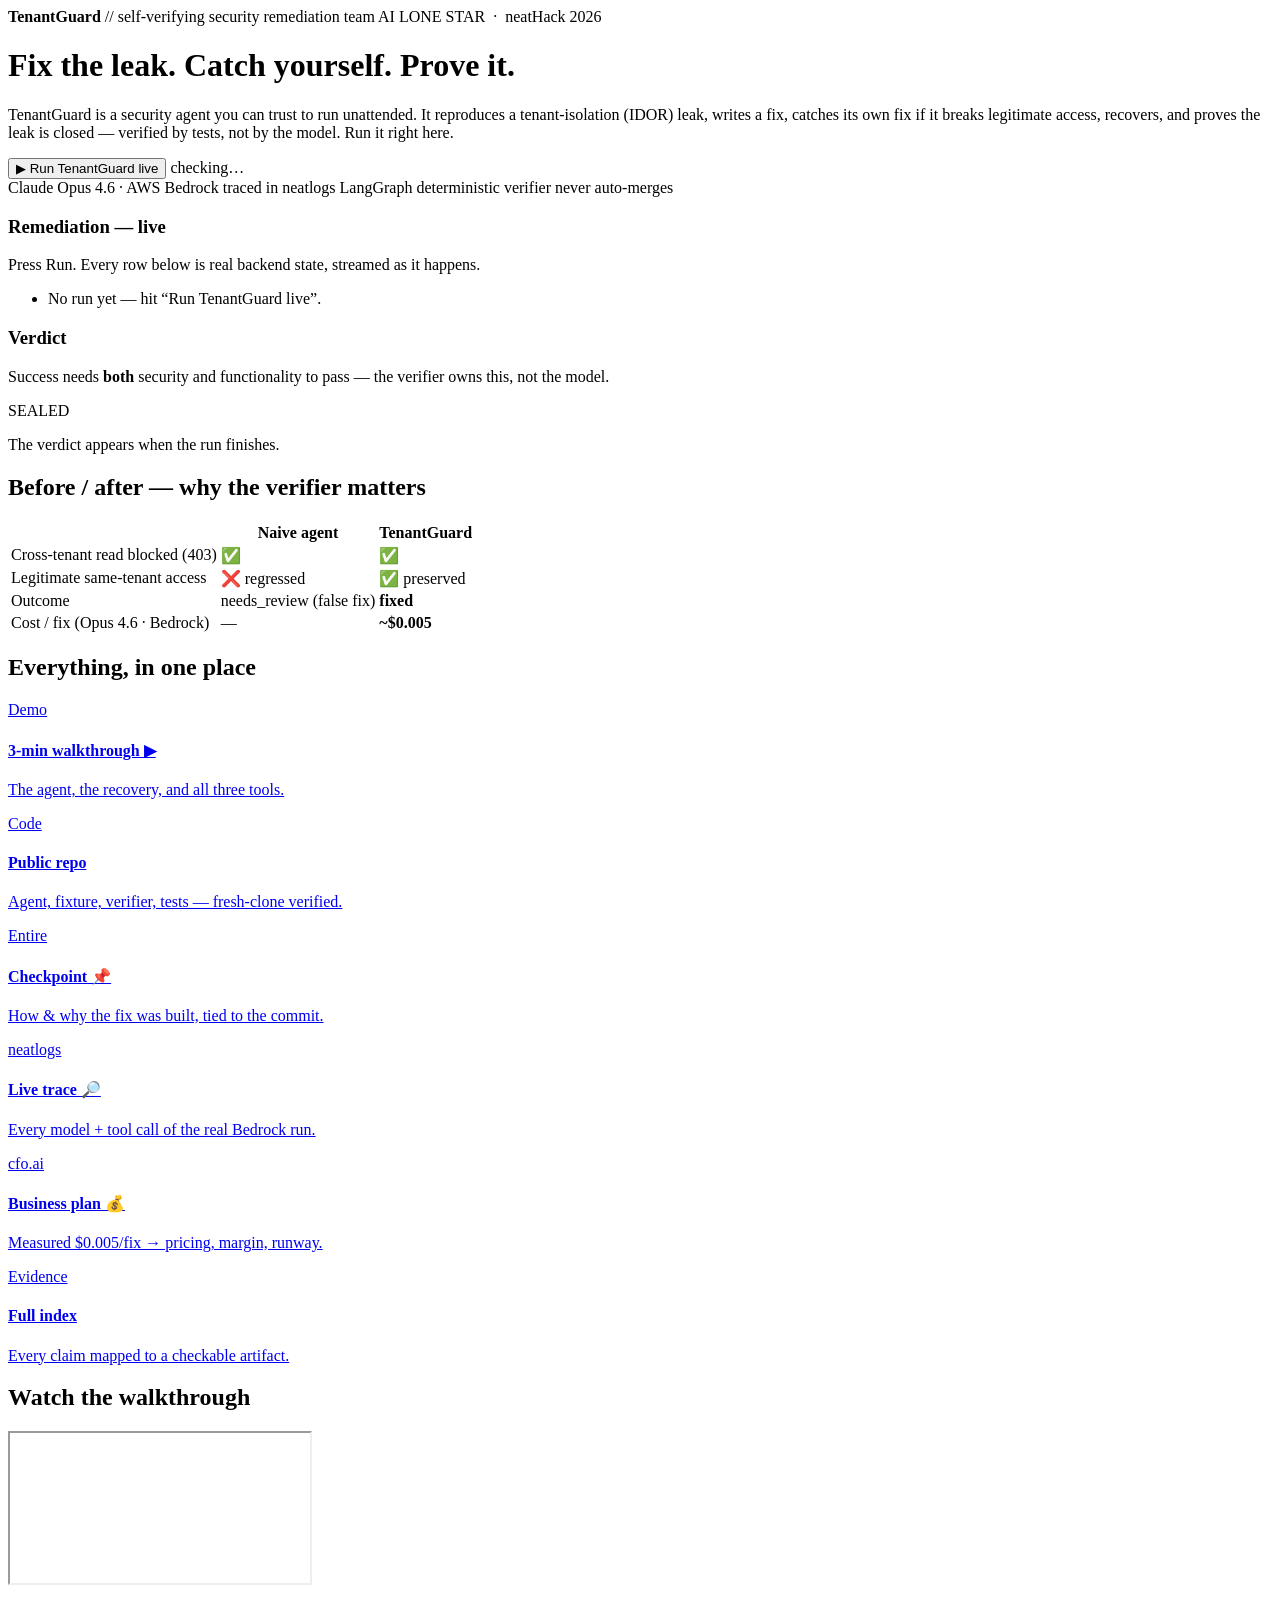
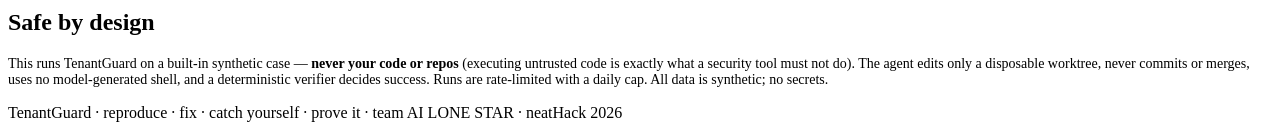
==== server/static/index.html @ eeb5019a "Add live interactive web app: FastAPI + SSE streams real Bedrock remediation - server/app.py: GET /a" ====
<!doctype html>
<html lang="en">
<head>
<meta charset="utf-8">
<meta name="viewport" content="width=device-width, initial-scale=1, viewport-fit=cover">
<title>TenantGuard</title>
<meta name="description" content="A security agent you can trust to run unattended. It fixes tenant-isolation (IDOR) bugs and recovers from its own mistakes — run it live.">
<link rel="preconnect" href="https://fonts.googleapis.com">
<link rel="preconnect" href="https://fonts.gstatic.com" crossorigin>
<link rel="stylesheet" href="https://fonts.googleapis.com/css2?family=Fraunces:opsz,wght@9..144,600;9..144,900&family=IBM+Plex+Mono:wght@400;500;600&family=IBM+Plex+Sans:wght@400;500;600&display=swap">
<link rel="stylesheet" href="/styles.css">
</head>
<body>
<div class="wrap">
  <div class="strip">
    <span><b>TenantGuard</b> // self-verifying security remediation</span>
    <span>team AI LONE STAR &nbsp;·&nbsp; neatHack 2026</span>
  </div>

  <div class="hero">
    <h1>Fix the leak. Catch yourself. Prove it.</h1>
    <p class="lede">TenantGuard is a security agent you can trust to run unattended. It reproduces a
      tenant-isolation (IDOR) leak, writes a fix, catches its own fix if it breaks legitimate access,
      recovers, and proves the leak is closed — verified by tests, not by the model. Run it right here.</p>
    <div class="cta">
      <button class="run" id="runBtn">▶ Run TenantGuard live</button>
      <span class="statusline" id="statusLine"><span class="dot"></span>checking…</span>
    </div>
    <div class="badges">
      <span class="badge">Claude Opus 4.6 · AWS Bedrock</span>
      <span class="badge">traced in neatlogs</span>
      <span class="badge">LangGraph</span>
      <span class="badge">deterministic verifier</span>
      <span class="badge">never auto-merges</span>
    </div>
  </div>

  <div class="live">
    <div class="panel">
      <h3>Remediation — live</h3>
      <p class="hint" id="modeHint">Press Run. Every row below is real backend state, streamed as it happens.</p>
      <ul class="tl" id="timeline"><li class="empty" id="emptyRow">No run yet — hit “Run TenantGuard live”.</li></ul>
    </div>
    <div class="panel">
      <h3>Verdict</h3>
      <p class="hint">Success needs <b>both</b> security and functionality to pass — the verifier owns this, not the model.</p>
      <div class="verdict" id="verdict">
        <div class="stamp" id="stamp">SEALED</div>
        <div id="kv"></div>
        <pre class="diff" id="diff" hidden></pre>
      </div>
      <p class="empty" id="verdictEmpty">The verdict appears when the run finishes.</p>
    </div>
  </div>

  <h2 class="sec">Before / after — why the verifier matters</h2>
  <table class="ba">
    <thead><tr><th>&nbsp;</th><th>Naive agent</th><th>TenantGuard</th></tr></thead>
    <tbody>
      <tr><td>Cross-tenant read blocked (403)</td><td class="center">✅</td><td class="center">✅</td></tr>
      <tr><td>Legitimate same-tenant access</td><td class="center">❌ regressed</td><td class="center">✅ preserved</td></tr>
      <tr><td>Outcome</td><td class="center">needs_review (false fix)</td><td class="center"><b>fixed</b></td></tr>
      <tr><td>Cost / fix (Opus 4.6 · Bedrock)</td><td class="center">—</td><td class="center"><b>~$0.005</b></td></tr>
    </tbody>
  </table>

  <h2 class="sec">Everything, in one place</h2>
  <div class="grid">
    <a class="card" href="https://www.loom.com/share/5a96c2f1a02e4450875d58c6affd943a" target="_blank" rel="noopener">
      <div class="tag">Demo</div><h4>3-min walkthrough ▶</h4><p>The agent, the recovery, and all three tools.</p></a>
    <a class="card" href="https://github.com/JMadhan1/tenantguard" target="_blank" rel="noopener">
      <div class="tag">Code</div><h4>Public repo</h4><p>Agent, fixture, verifier, tests — fresh-clone verified.</p></a>
    <a class="card" href="https://entire.io/gh/JMadhan1/tenantguard/commit/41fa5d7108dc3f1d24684a2313dd430aa84a7c6d" target="_blank" rel="noopener">
      <div class="tag">Entire</div><h4>Checkpoint 📌</h4><p>How &amp; why the fix was built, tied to the commit.</p></a>
    <a class="card" href="/neatlogs-trace.png" target="_blank" rel="noopener">
      <div class="tag">neatlogs</div><h4>Live trace 🔎</h4><p>Every model + tool call of the real Bedrock run.</p></a>
    <a class="card" href="https://github.com/JMadhan1/tenantguard/blob/main/docs/evidence/cfo-tenantguard-plan.xlsx" target="_blank" rel="noopener">
      <div class="tag">cfo.ai</div><h4>Business plan 💰</h4><p>Measured $0.005/fix → pricing, margin, runway.</p></a>
    <a class="card" href="https://github.com/JMadhan1/tenantguard/blob/main/docs/EVIDENCE.md" target="_blank" rel="noopener">
      <div class="tag">Evidence</div><h4>Full index</h4><p>Every claim mapped to a checkable artifact.</p></a>
  </div>

  <h2 class="sec">Watch the walkthrough</h2>
  <div class="loomwrap">
    <iframe src="https://www.loom.com/embed/5a96c2f1a02e4450875d58c6affd943a" allowfullscreen title="TenantGuard demo"></iframe>
  </div>

  <h2 class="sec">Safe by design</h2>
  <div class="panel">
    <p style="margin:0;font-size:14px;color:var(--muted)">
      This runs TenantGuard on a built-in synthetic case — <b>never your code or repos</b> (executing untrusted
      code is exactly what a security tool must not do). The agent edits only a disposable worktree, never
      commits or merges, uses no model-generated shell, and a deterministic verifier decides success. Runs are
      rate-limited with a daily cap. All data is synthetic; no secrets.
    </p>
  </div>

  <p class="foot">TenantGuard · reproduce · fix · catch yourself · prove it · team AI LONE STAR · neatHack 2026</p>
</div>
<script src="/app.js"></script>
</body>
</html>
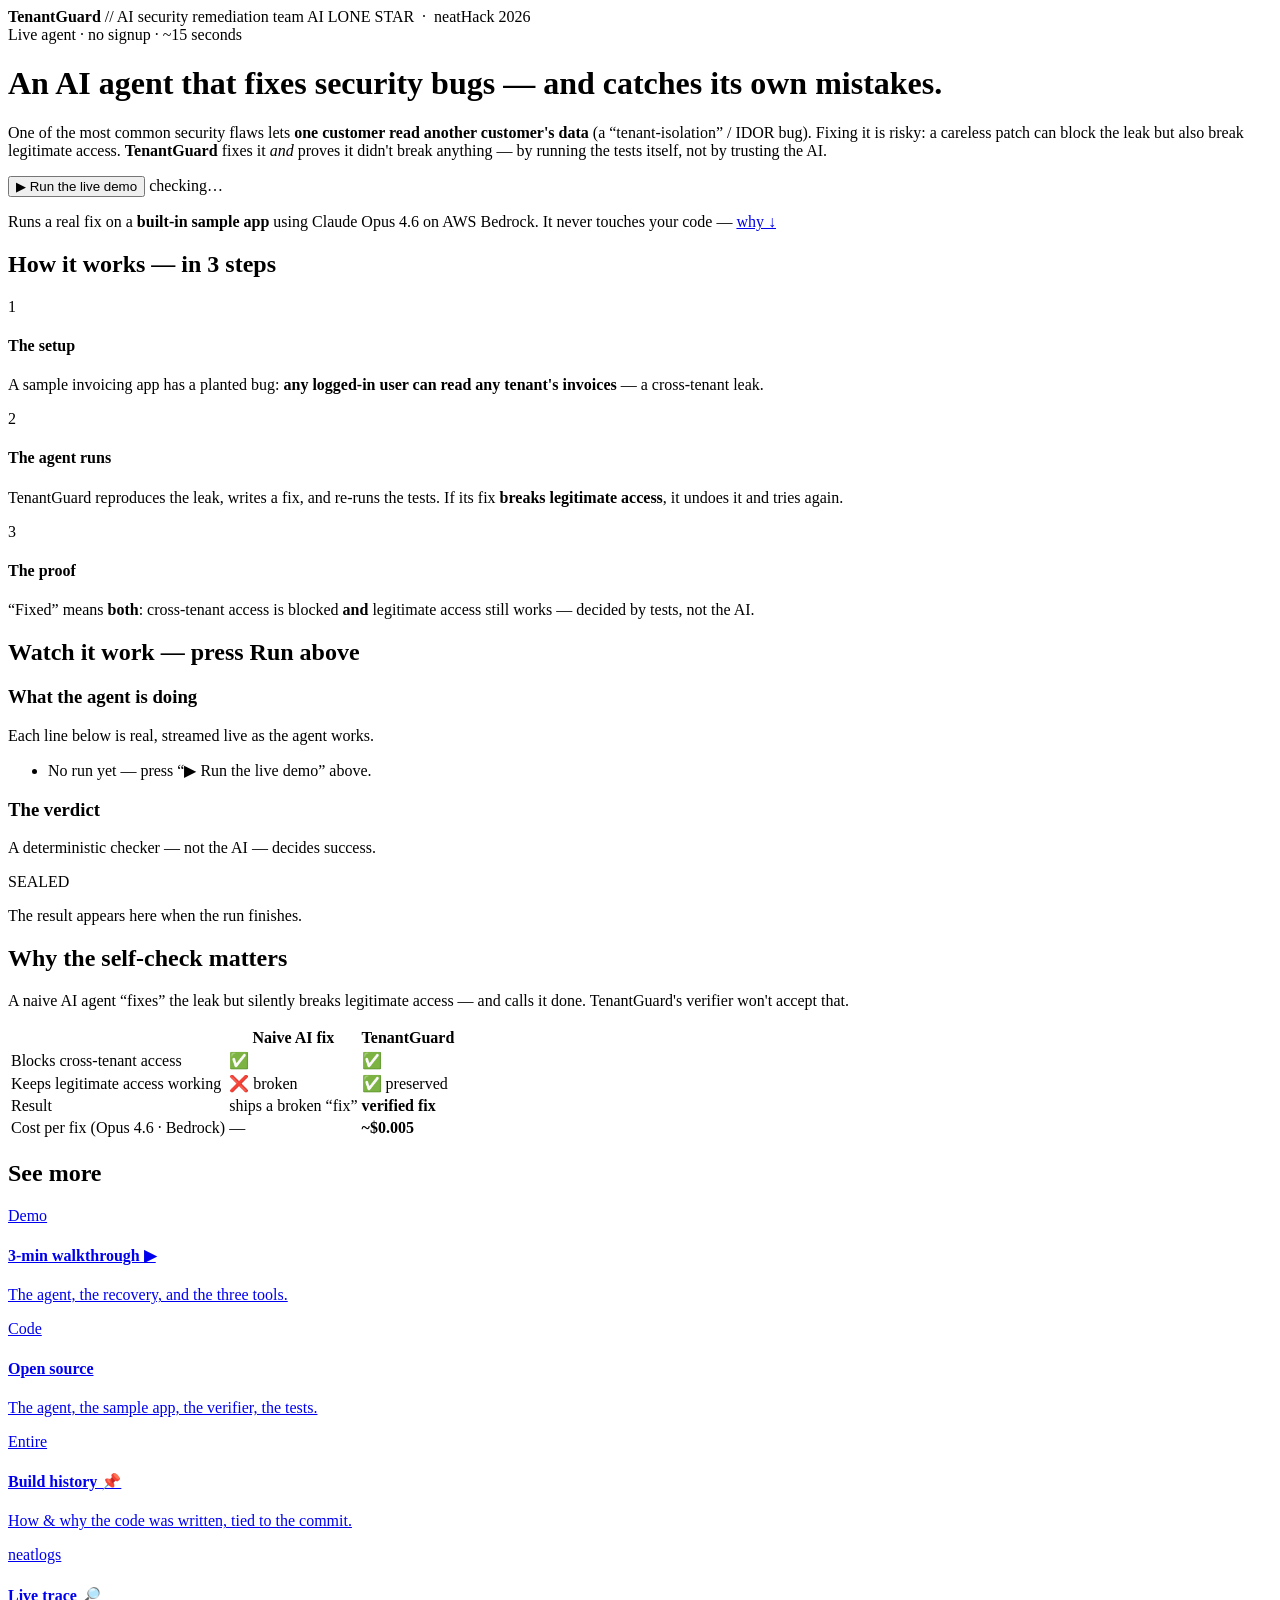
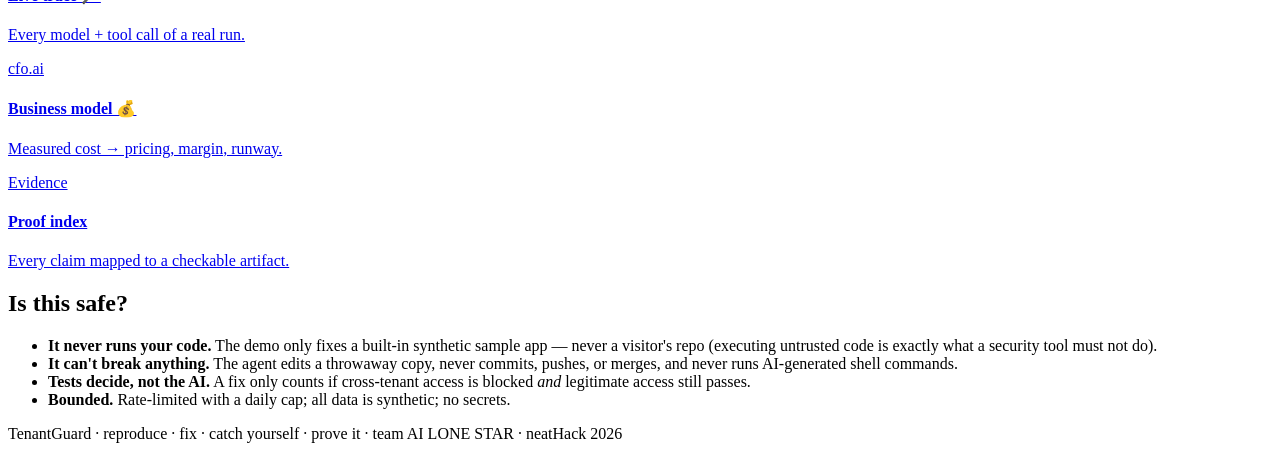
==== commit e7e8948f: "Redesign live app UI: distinctive light 'security console' (Bricolage display, radar sweep) + new-us" ====
--- a/server/static/index.html
+++ b/server/static/index.html
@@ -4,95 +4,102 @@
 <meta charset="utf-8">
 <meta name="viewport" content="width=device-width, initial-scale=1, viewport-fit=cover">
 <title>TenantGuard</title>
-<meta name="description" content="A security agent you can trust to run unattended. It fixes tenant-isolation (IDOR) bugs and recovers from its own mistakes — run it live.">
+<meta name="description" content="An AI security agent that fixes access-control bugs and catches its own mistakes. Watch it fix a real tenant-isolation leak, live.">
 <link rel="preconnect" href="https://fonts.googleapis.com">
 <link rel="preconnect" href="https://fonts.gstatic.com" crossorigin>
-<link rel="stylesheet" href="https://fonts.googleapis.com/css2?family=Fraunces:opsz,wght@9..144,600;9..144,900&family=IBM+Plex+Mono:wght@400;500;600&family=IBM+Plex+Sans:wght@400;500;600&display=swap">
+<link rel="stylesheet" href="https://fonts.googleapis.com/css2?family=Bricolage+Grotesque:opsz,wght@12..96,600;12..96,700;12..96,800&family=IBM+Plex+Mono:wght@400;500;600&family=IBM+Plex+Sans:wght@400;500;600&display=swap">
 <link rel="stylesheet" href="/styles.css">
 </head>
 <body>
 <div class="wrap">
   <div class="strip">
-    <span><b>TenantGuard</b> // self-verifying security remediation</span>
+    <span><b>TenantGuard</b> // AI security remediation</span>
     <span>team AI LONE STAR &nbsp;·&nbsp; neatHack 2026</span>
   </div>
 
   <div class="hero">
-    <h1>Fix the leak. Catch yourself. Prove it.</h1>
-    <p class="lede">TenantGuard is a security agent you can trust to run unattended. It reproduces a
-      tenant-isolation (IDOR) leak, writes a fix, catches its own fix if it breaks legitimate access,
-      recovers, and proves the leak is closed — verified by tests, not by the model. Run it right here.</p>
+    <div class="scan" aria-hidden="true"></div>
+    <div class="eyebrow"><span class="led"></span>Live agent · no signup · ~15 seconds</div>
+    <h1>An AI agent that fixes security bugs — and catches its own mistakes.</h1>
+    <p class="lede">One of the most common security flaws lets <b>one customer read another customer's data</b>
+      (a “tenant-isolation” / IDOR bug). Fixing it is risky: a careless patch can block the leak but also
+      break legitimate access. <b>TenantGuard</b> fixes it <i>and</i> proves it didn't break anything — by
+      running the tests itself, not by trusting the AI.</p>
     <div class="cta">
-      <button class="run" id="runBtn">▶ Run TenantGuard live</button>
+      <button class="run" id="runBtn">▶ Run the live demo</button>
       <span class="statusline" id="statusLine"><span class="dot"></span>checking…</span>
     </div>
-    <div class="badges">
-      <span class="badge">Claude Opus 4.6 · AWS Bedrock</span>
-      <span class="badge">traced in neatlogs</span>
-      <span class="badge">LangGraph</span>
-      <span class="badge">deterministic verifier</span>
-      <span class="badge">never auto-merges</span>
+    <p class="reassure">Runs a real fix on a <b>built-in sample app</b> using Claude Opus 4.6 on AWS Bedrock.
+      It never touches your code — <a href="#safety">why ↓</a></p>
+  </div>
+
+  <h2 class="sec">How it works — in 3 steps</h2>
+  <div class="steps">
+    <div class="step"><div class="step-num">1</div><h4>The setup</h4>
+      <p>A sample invoicing app has a planted bug: <b>any logged-in user can read any tenant's invoices</b> — a cross-tenant leak.</p></div>
+    <div class="step"><div class="step-num">2</div><h4>The agent runs</h4>
+      <p>TenantGuard reproduces the leak, writes a fix, and re-runs the tests. If its fix <b>breaks legitimate access</b>, it undoes it and tries again.</p></div>
+    <div class="step"><div class="step-num">3</div><h4>The proof</h4>
+      <p>“Fixed” means <b>both</b>: cross-tenant access is blocked <b>and</b> legitimate access still works — decided by tests, not the AI.</p></div>
+  </div>
+
+  <h2 class="sec">Watch it work <span class="sub">— press Run above</span></h2>
+  <div class="live">
+    <div class="panel console" id="console">
+      <h3>What the agent is doing</h3>
+      <p class="hint" id="modeHint">Each line below is real, streamed live as the agent works.</p>
+      <div class="alarm" id="alarm" hidden></div>
+      <ul class="tl" id="timeline"><li class="empty" id="emptyRow">No run yet — press “▶ Run the live demo” above.</li></ul>
+    </div>
+    <div class="panel">
+      <h3>The verdict</h3>
+      <p class="hint">A deterministic checker — not the AI — decides success.</p>
+      <div class="summary" id="summary" hidden></div>
+      <div class="verdict" id="verdict">
+        <div class="stamp" id="stamp">SEALED</div>
+        <div id="kv"></div>
+        <details id="diffWrap" hidden><summary>See the exact code change</summary><pre class="diff" id="diff"></pre></details>
+      </div>
+      <p class="empty" id="verdictEmpty">The result appears here when the run finishes.</p>
     </div>
   </div>
 
-  <div class="live">
-    <div class="panel">
-      <h3>Remediation — live</h3>
-      <p class="hint" id="modeHint">Press Run. Every row below is real backend state, streamed as it happens.</p>
-      <ul class="tl" id="timeline"><li class="empty" id="emptyRow">No run yet — hit “Run TenantGuard live”.</li></ul>
-    </div>
-    <div class="panel">
-      <h3>Verdict</h3>
-      <p class="hint">Success needs <b>both</b> security and functionality to pass — the verifier owns this, not the model.</p>
-      <div class="verdict" id="verdict">
-        <div class="stamp" id="stamp">SEALED</div>
-        <div id="kv"></div>
-        <pre class="diff" id="diff" hidden></pre>
-      </div>
-      <p class="empty" id="verdictEmpty">The verdict appears when the run finishes.</p>
-    </div>
-  </div>
-
-  <h2 class="sec">Before / after — why the verifier matters</h2>
+  <h2 class="sec">Why the self-check matters</h2>
+  <p class="plain">A naive AI agent “fixes” the leak but silently breaks legitimate access — and calls it done. TenantGuard's verifier won't accept that.</p>
   <table class="ba">
-    <thead><tr><th>&nbsp;</th><th>Naive agent</th><th>TenantGuard</th></tr></thead>
+    <thead><tr><th>&nbsp;</th><th>Naive AI fix</th><th>TenantGuard</th></tr></thead>
     <tbody>
-      <tr><td>Cross-tenant read blocked (403)</td><td class="center">✅</td><td class="center">✅</td></tr>
-      <tr><td>Legitimate same-tenant access</td><td class="center">❌ regressed</td><td class="center">✅ preserved</td></tr>
-      <tr><td>Outcome</td><td class="center">needs_review (false fix)</td><td class="center"><b>fixed</b></td></tr>
-      <tr><td>Cost / fix (Opus 4.6 · Bedrock)</td><td class="center">—</td><td class="center"><b>~$0.005</b></td></tr>
+      <tr><td>Blocks cross-tenant access</td><td class="center">✅</td><td class="center">✅</td></tr>
+      <tr><td>Keeps legitimate access working</td><td class="center">❌ broken</td><td class="center">✅ preserved</td></tr>
+      <tr><td>Result</td><td class="center">ships a broken “fix”</td><td class="center"><b>verified fix</b></td></tr>
+      <tr><td>Cost per fix (Opus 4.6 · Bedrock)</td><td class="center">—</td><td class="center"><b>~$0.005</b></td></tr>
     </tbody>
   </table>
 
-  <h2 class="sec">Everything, in one place</h2>
+  <h2 class="sec">See more</h2>
   <div class="grid">
     <a class="card" href="https://www.loom.com/share/5a96c2f1a02e4450875d58c6affd943a" target="_blank" rel="noopener">
-      <div class="tag">Demo</div><h4>3-min walkthrough ▶</h4><p>The agent, the recovery, and all three tools.</p></a>
+      <div class="tag">Demo</div><h4>3-min walkthrough ▶</h4><p>The agent, the recovery, and the three tools.</p></a>
     <a class="card" href="https://github.com/JMadhan1/tenantguard" target="_blank" rel="noopener">
-      <div class="tag">Code</div><h4>Public repo</h4><p>Agent, fixture, verifier, tests — fresh-clone verified.</p></a>
+      <div class="tag">Code</div><h4>Open source</h4><p>The agent, the sample app, the verifier, the tests.</p></a>
     <a class="card" href="https://entire.io/gh/JMadhan1/tenantguard/commit/41fa5d7108dc3f1d24684a2313dd430aa84a7c6d" target="_blank" rel="noopener">
-      <div class="tag">Entire</div><h4>Checkpoint 📌</h4><p>How &amp; why the fix was built, tied to the commit.</p></a>
+      <div class="tag">Entire</div><h4>Build history 📌</h4><p>How &amp; why the code was written, tied to the commit.</p></a>
     <a class="card" href="/neatlogs-trace.png" target="_blank" rel="noopener">
-      <div class="tag">neatlogs</div><h4>Live trace 🔎</h4><p>Every model + tool call of the real Bedrock run.</p></a>
+      <div class="tag">neatlogs</div><h4>Live trace 🔎</h4><p>Every model + tool call of a real run.</p></a>
     <a class="card" href="https://github.com/JMadhan1/tenantguard/blob/main/docs/evidence/cfo-tenantguard-plan.xlsx" target="_blank" rel="noopener">
-      <div class="tag">cfo.ai</div><h4>Business plan 💰</h4><p>Measured $0.005/fix → pricing, margin, runway.</p></a>
+      <div class="tag">cfo.ai</div><h4>Business model 💰</h4><p>Measured cost → pricing, margin, runway.</p></a>
     <a class="card" href="https://github.com/JMadhan1/tenantguard/blob/main/docs/EVIDENCE.md" target="_blank" rel="noopener">
-      <div class="tag">Evidence</div><h4>Full index</h4><p>Every claim mapped to a checkable artifact.</p></a>
+      <div class="tag">Evidence</div><h4>Proof index</h4><p>Every claim mapped to a checkable artifact.</p></a>
   </div>
 
-  <h2 class="sec">Watch the walkthrough</h2>
-  <div class="loomwrap">
-    <iframe src="https://www.loom.com/embed/5a96c2f1a02e4450875d58c6affd943a" allowfullscreen title="TenantGuard demo"></iframe>
-  </div>
-
-  <h2 class="sec">Safe by design</h2>
-  <div class="panel">
-    <p style="margin:0;font-size:14px;color:var(--muted)">
-      This runs TenantGuard on a built-in synthetic case — <b>never your code or repos</b> (executing untrusted
-      code is exactly what a security tool must not do). The agent edits only a disposable worktree, never
-      commits or merges, uses no model-generated shell, and a deterministic verifier decides success. Runs are
-      rate-limited with a daily cap. All data is synthetic; no secrets.
-    </p>
+  <h2 class="sec" id="safety">Is this safe?</h2>
+  <div class="panel safety">
+    <ul>
+      <li><b>It never runs your code.</b> The demo only fixes a built-in synthetic sample app — never a visitor's repo (executing untrusted code is exactly what a security tool must not do).</li>
+      <li><b>It can't break anything.</b> The agent edits a throwaway copy, never commits, pushes, or merges, and never runs AI-generated shell commands.</li>
+      <li><b>Tests decide, not the AI.</b> A fix only counts if cross-tenant access is blocked <i>and</i> legitimate access still passes.</li>
+      <li><b>Bounded.</b> Rate-limited with a daily cap; all data is synthetic; no secrets.</li>
+    </ul>
   </div>
 
   <p class="foot">TenantGuard · reproduce · fix · catch yourself · prove it · team AI LONE STAR · neatHack 2026</p>
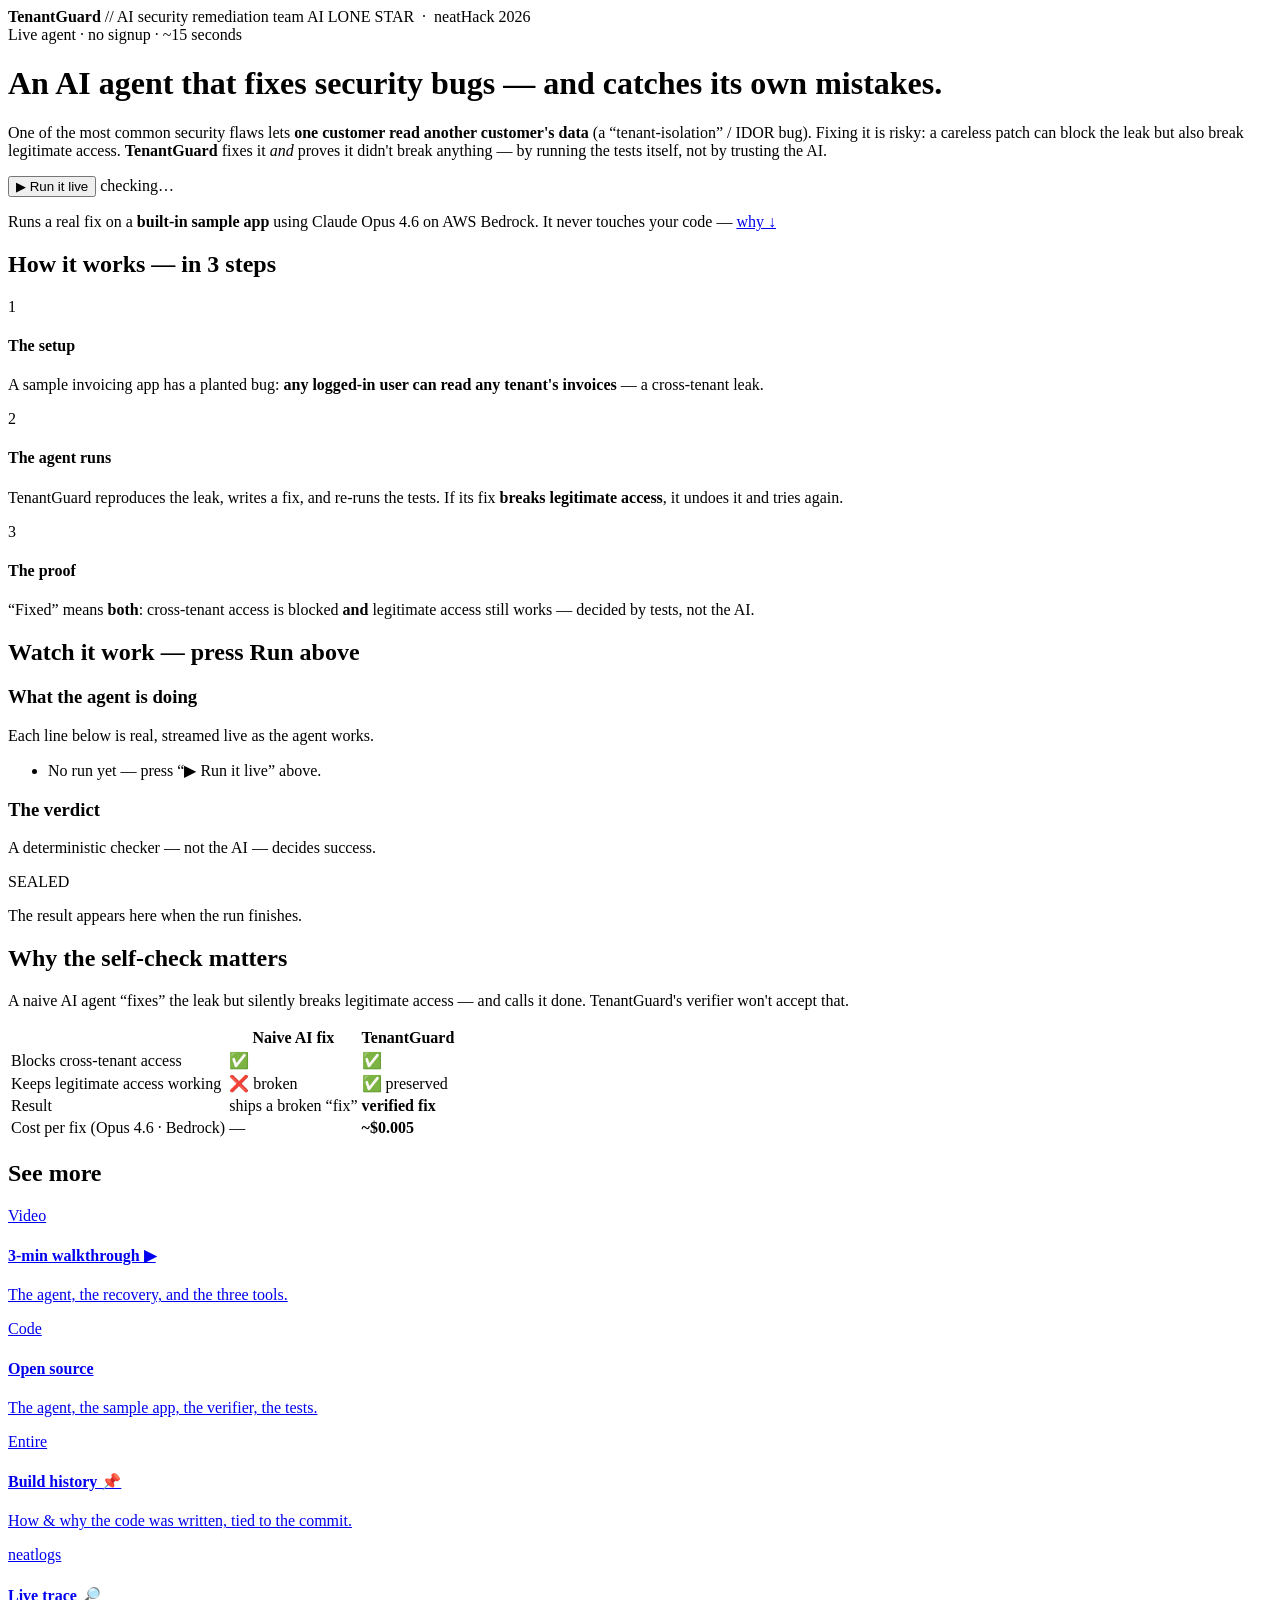
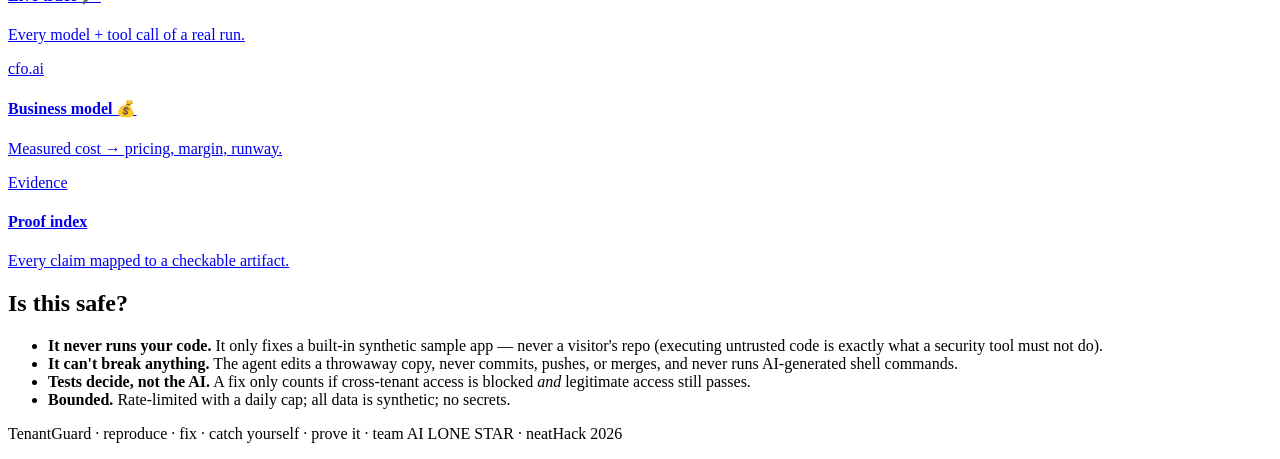
==== commit 9dbfe8dd: "Remove 'demo' wording — it's a real tool, not a demo" ====
--- a/server/static/index.html
+++ b/server/static/index.html
@@ -26,7 +26,7 @@
       break legitimate access. <b>TenantGuard</b> fixes it <i>and</i> proves it didn't break anything — by
       running the tests itself, not by trusting the AI.</p>
     <div class="cta">
-      <button class="run" id="runBtn">▶ Run the live demo</button>
+      <button class="run" id="runBtn">▶ Run it live</button>
       <span class="statusline" id="statusLine"><span class="dot"></span>checking…</span>
     </div>
     <p class="reassure">Runs a real fix on a <b>built-in sample app</b> using Claude Opus 4.6 on AWS Bedrock.
@@ -49,7 +49,7 @@
       <h3>What the agent is doing</h3>
       <p class="hint" id="modeHint">Each line below is real, streamed live as the agent works.</p>
       <div class="alarm" id="alarm" hidden></div>
-      <ul class="tl" id="timeline"><li class="empty" id="emptyRow">No run yet — press “▶ Run the live demo” above.</li></ul>
+      <ul class="tl" id="timeline"><li class="empty" id="emptyRow">No run yet — press “▶ Run it live” above.</li></ul>
     </div>
     <div class="panel">
       <h3>The verdict</h3>
@@ -79,7 +79,7 @@
   <h2 class="sec">See more</h2>
   <div class="grid">
     <a class="card" href="https://www.loom.com/share/5a96c2f1a02e4450875d58c6affd943a" target="_blank" rel="noopener">
-      <div class="tag">Demo</div><h4>3-min walkthrough ▶</h4><p>The agent, the recovery, and the three tools.</p></a>
+      <div class="tag">Video</div><h4>3-min walkthrough ▶</h4><p>The agent, the recovery, and the three tools.</p></a>
     <a class="card" href="https://github.com/JMadhan1/tenantguard" target="_blank" rel="noopener">
       <div class="tag">Code</div><h4>Open source</h4><p>The agent, the sample app, the verifier, the tests.</p></a>
     <a class="card" href="https://entire.io/gh/JMadhan1/tenantguard/commit/41fa5d7108dc3f1d24684a2313dd430aa84a7c6d" target="_blank" rel="noopener">
@@ -95,7 +95,7 @@
   <h2 class="sec" id="safety">Is this safe?</h2>
   <div class="panel safety">
     <ul>
-      <li><b>It never runs your code.</b> The demo only fixes a built-in synthetic sample app — never a visitor's repo (executing untrusted code is exactly what a security tool must not do).</li>
+      <li><b>It never runs your code.</b> It only fixes a built-in synthetic sample app — never a visitor's repo (executing untrusted code is exactly what a security tool must not do).</li>
       <li><b>It can't break anything.</b> The agent edits a throwaway copy, never commits, pushes, or merges, and never runs AI-generated shell commands.</li>
       <li><b>Tests decide, not the AI.</b> A fix only counts if cross-tenant access is blocked <i>and</i> legitimate access still passes.</li>
       <li><b>Bounded.</b> Rate-limited with a daily cap; all data is synthetic; no secrets.</li>
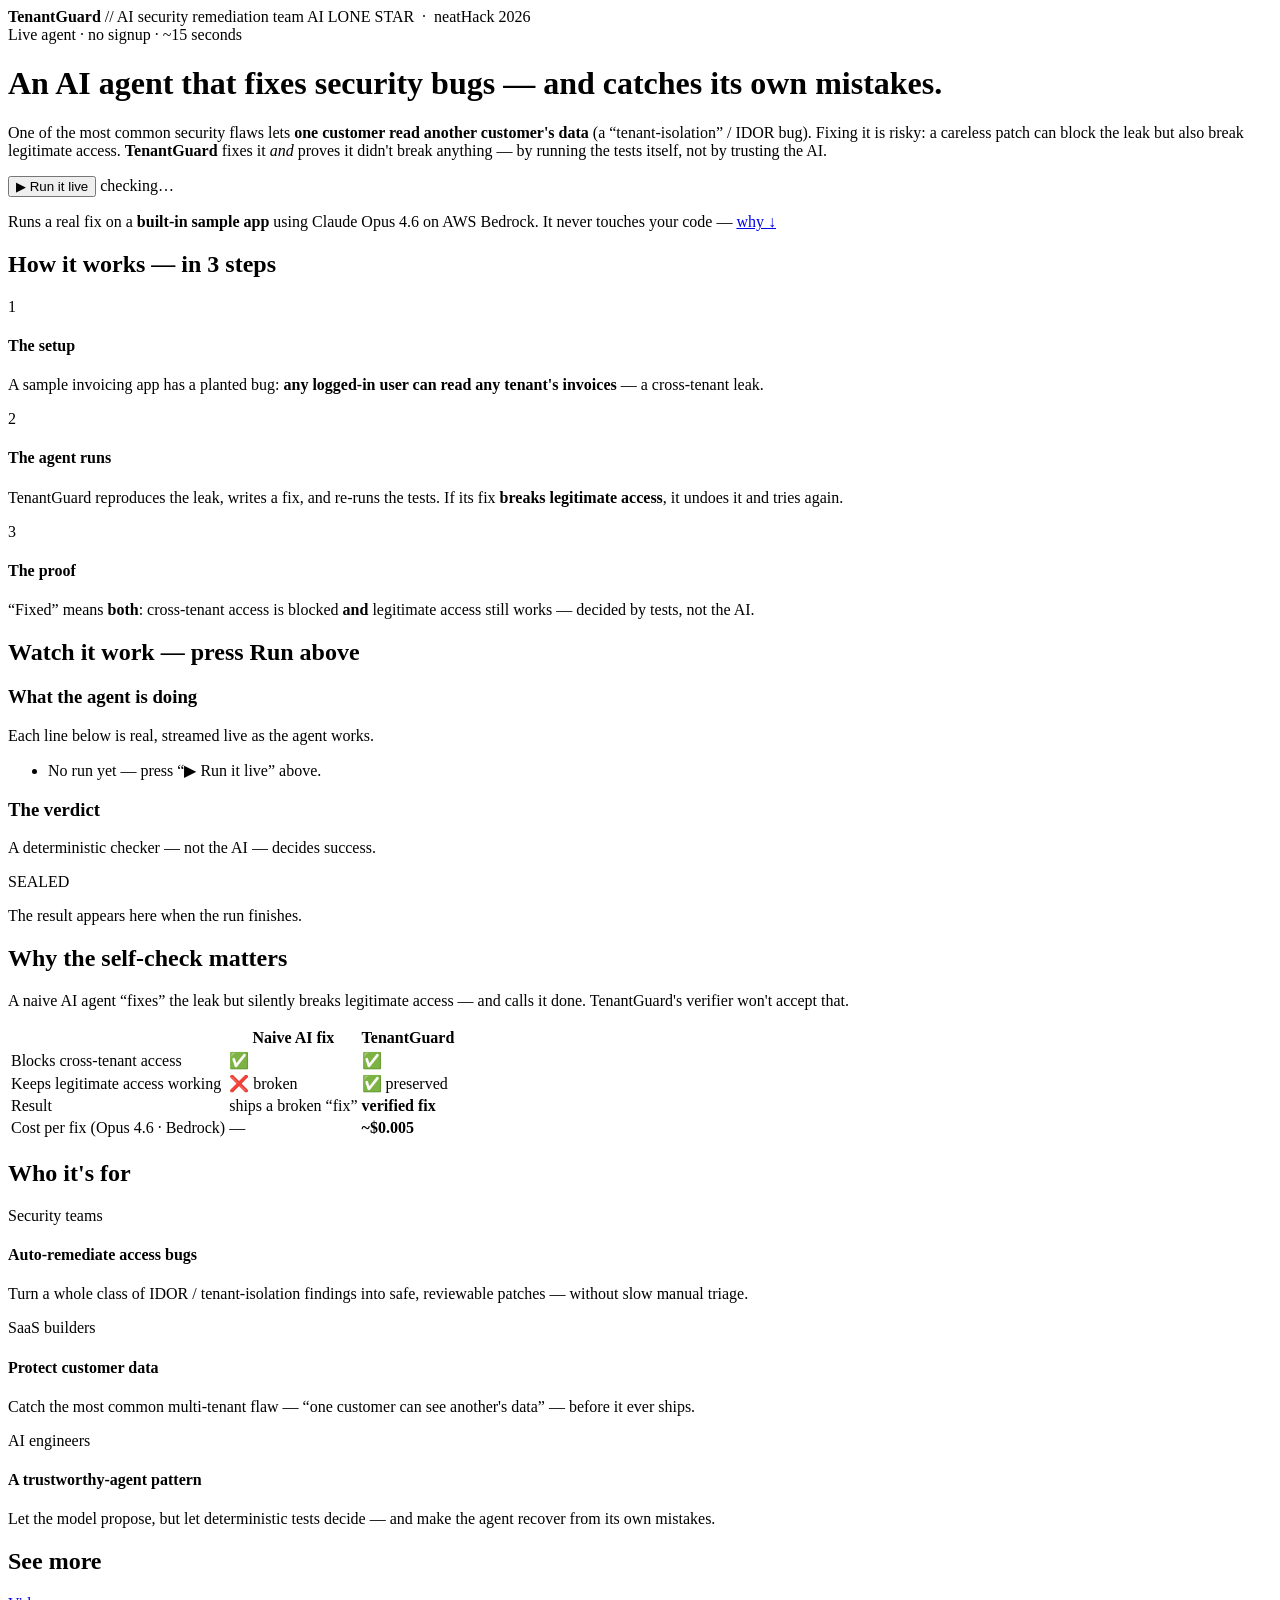
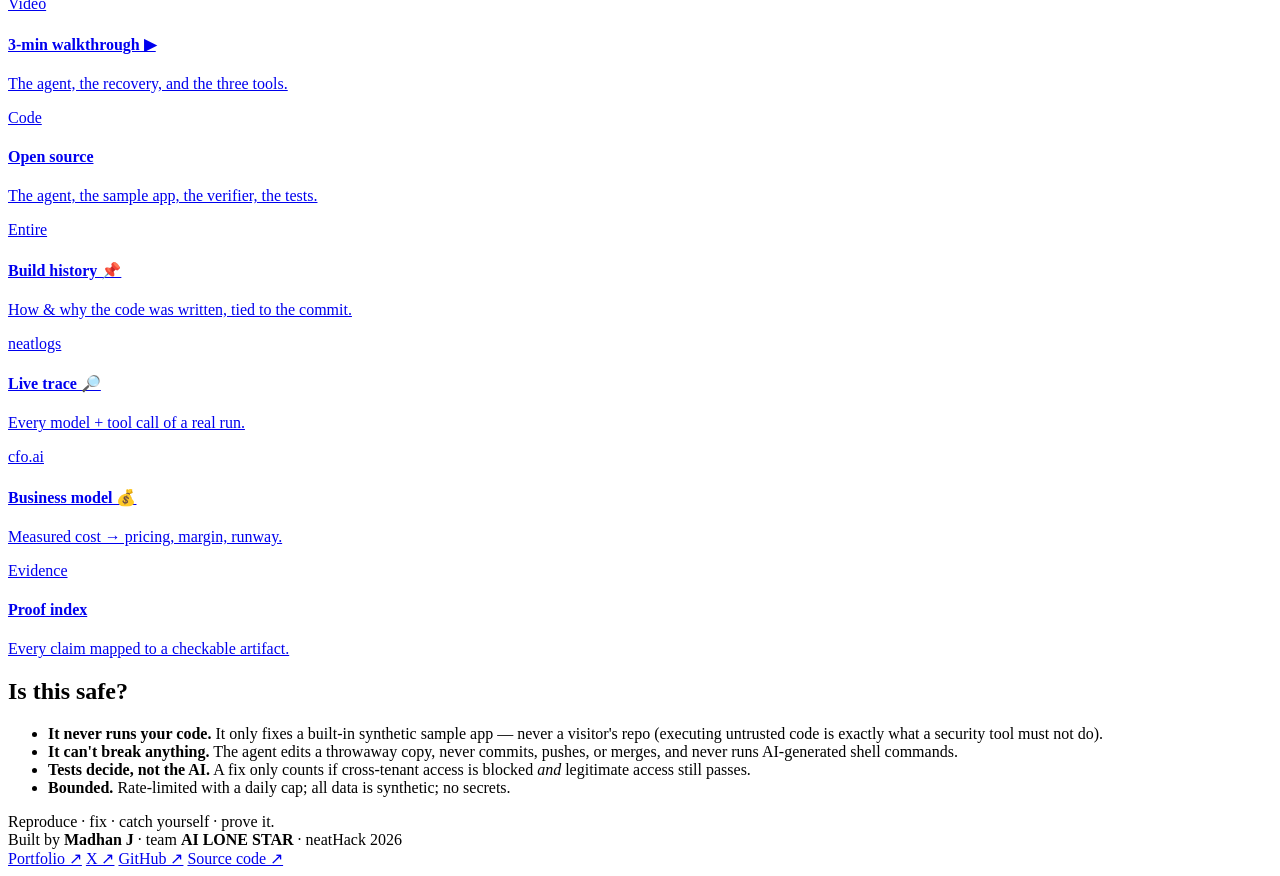
==== commit c591c125: "Add 'Who it's for' section, entrance animations, and maker footer (portfolio, X @jmadhanai, GitHub J" ====
--- a/server/static/index.html
+++ b/server/static/index.html
@@ -76,6 +76,13 @@
     </tbody>
   </table>
 
+  <h2 class="sec">Who it's for</h2>
+  <div class="grid who">
+    <div class="card nolink"><div class="tag">Security teams</div><h4>Auto-remediate access bugs</h4><p>Turn a whole class of IDOR / tenant-isolation findings into safe, reviewable patches — without slow manual triage.</p></div>
+    <div class="card nolink"><div class="tag">SaaS builders</div><h4>Protect customer data</h4><p>Catch the most common multi-tenant flaw — “one customer can see another's data” — before it ever ships.</p></div>
+    <div class="card nolink"><div class="tag">AI engineers</div><h4>A trustworthy-agent pattern</h4><p>Let the model propose, but let deterministic tests decide — and make the agent recover from its own mistakes.</p></div>
+  </div>
+
   <h2 class="sec">See more</h2>
   <div class="grid">
     <a class="card" href="https://www.loom.com/share/5a96c2f1a02e4450875d58c6affd943a" target="_blank" rel="noopener">
@@ -102,7 +109,16 @@
     </ul>
   </div>
 
-  <p class="foot">TenantGuard · reproduce · fix · catch yourself · prove it · team AI LONE STAR · neatHack 2026</p>
+  <div class="tagline">Reproduce · fix · catch yourself · prove it.</div>
+  <footer class="maker">
+    <div class="m-left">Built by <b>Madhan J</b> · team <b>AI LONE STAR</b> · neatHack 2026</div>
+    <nav class="m-links">
+      <a href="https://jmadhan.me" target="_blank" rel="noopener">Portfolio ↗</a>
+      <a href="https://x.com/jmadhanai" target="_blank" rel="noopener">X ↗</a>
+      <a href="https://github.com/JMadhan1" target="_blank" rel="noopener">GitHub ↗</a>
+      <a href="https://github.com/JMadhan1/tenantguard" target="_blank" rel="noopener">Source code ↗</a>
+    </nav>
+  </footer>
 </div>
 <script src="/app.js"></script>
 </body>
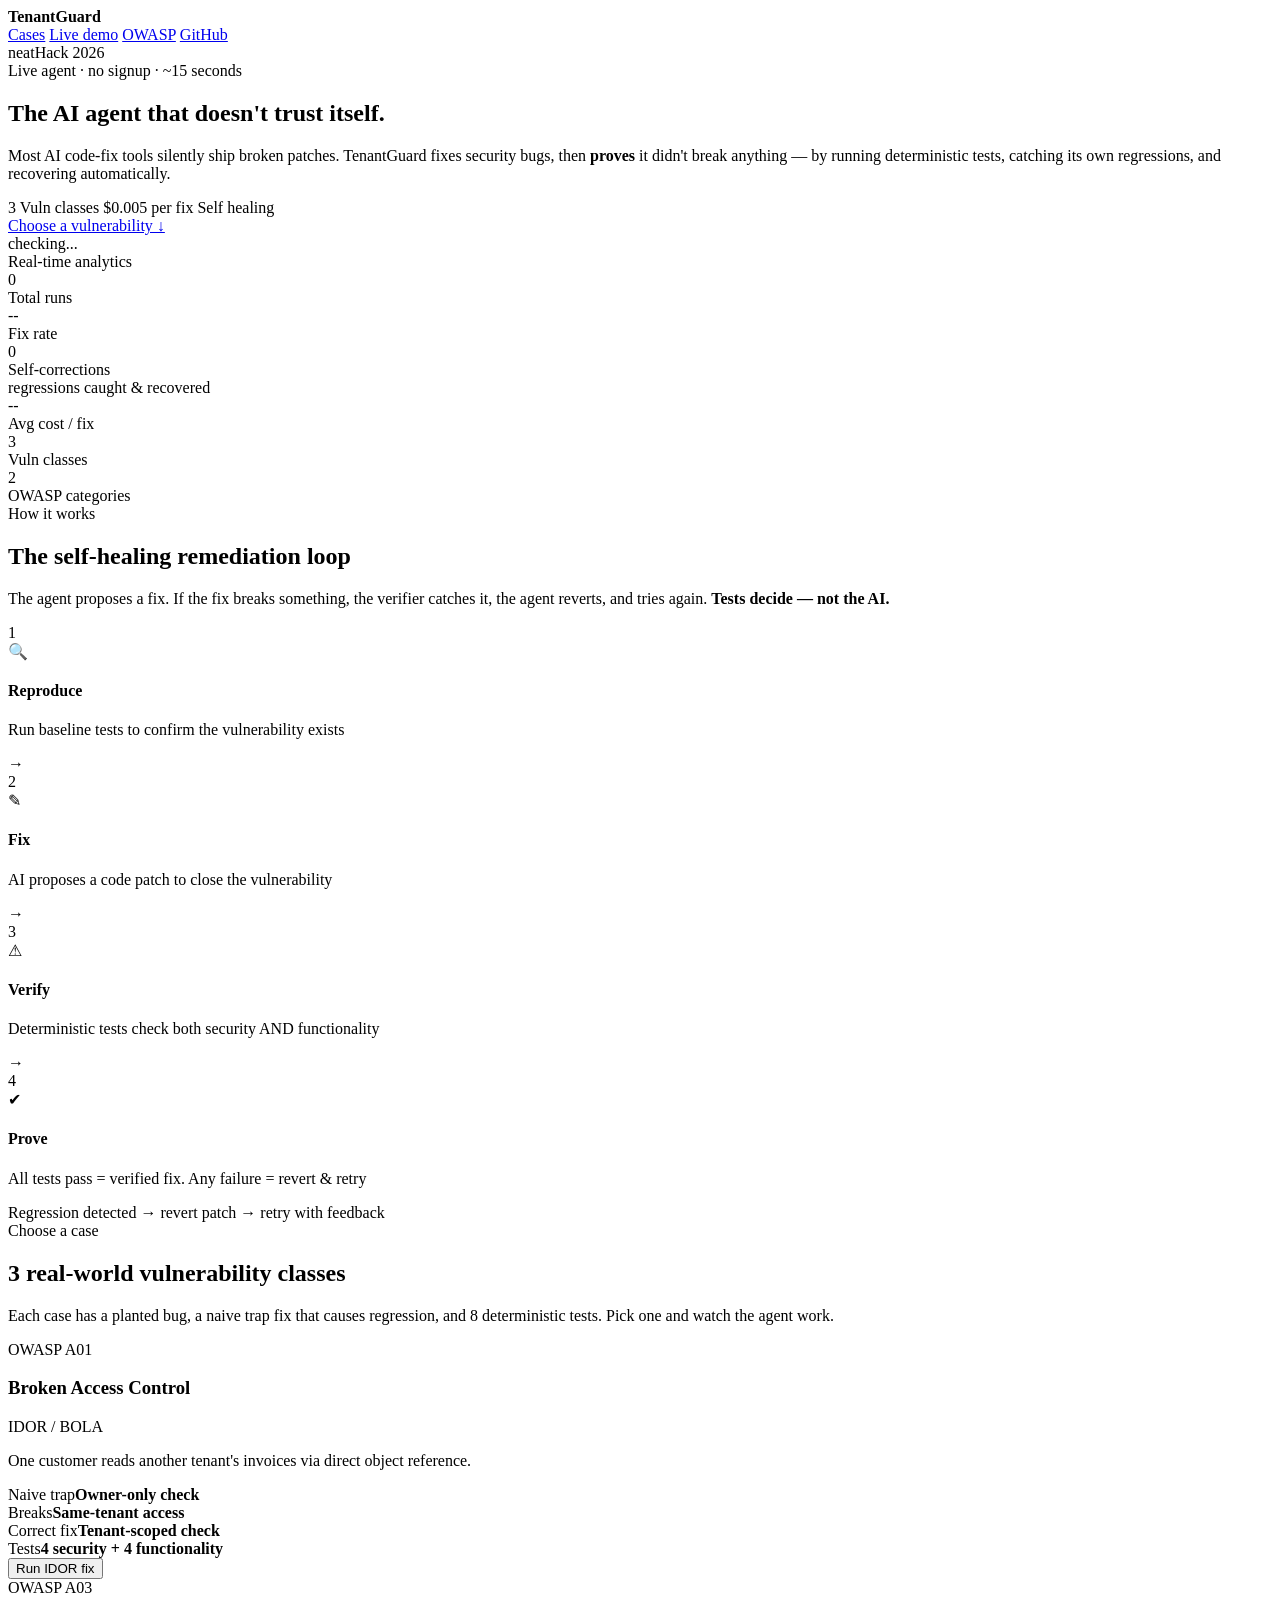
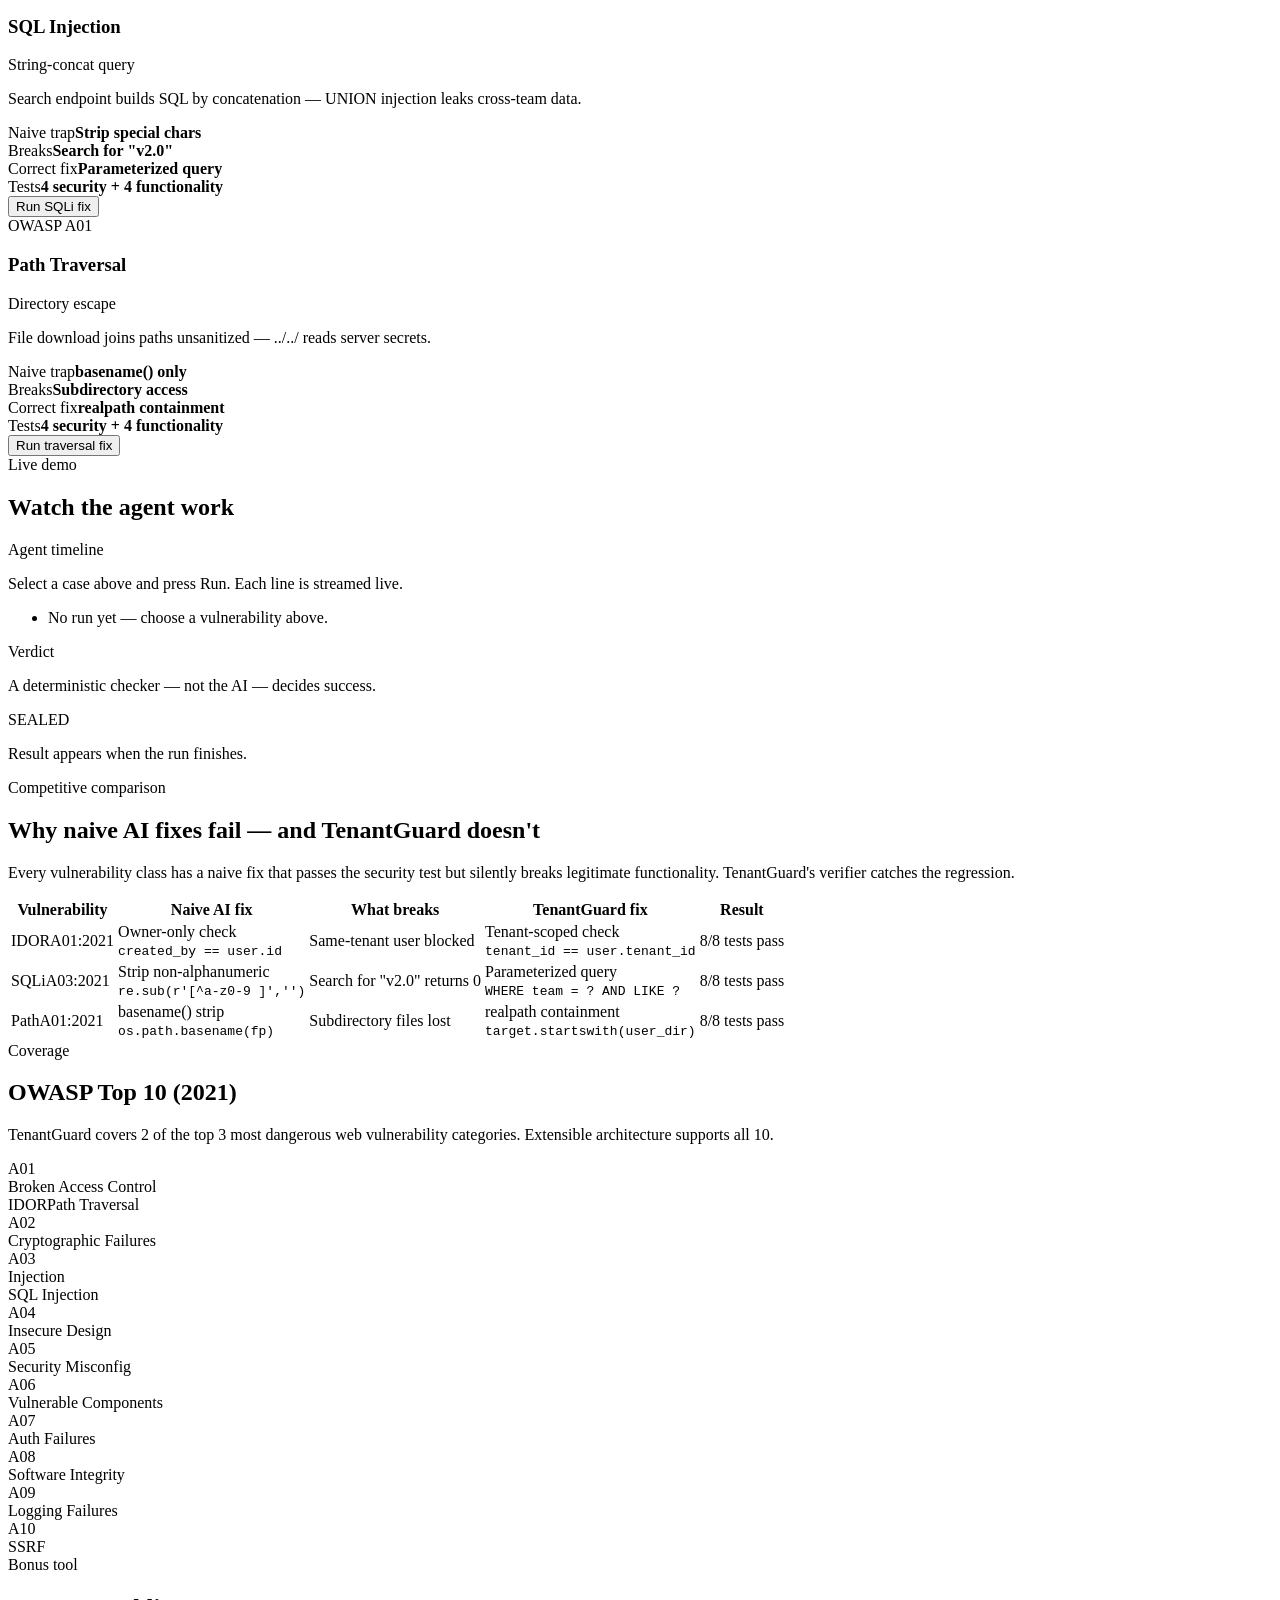
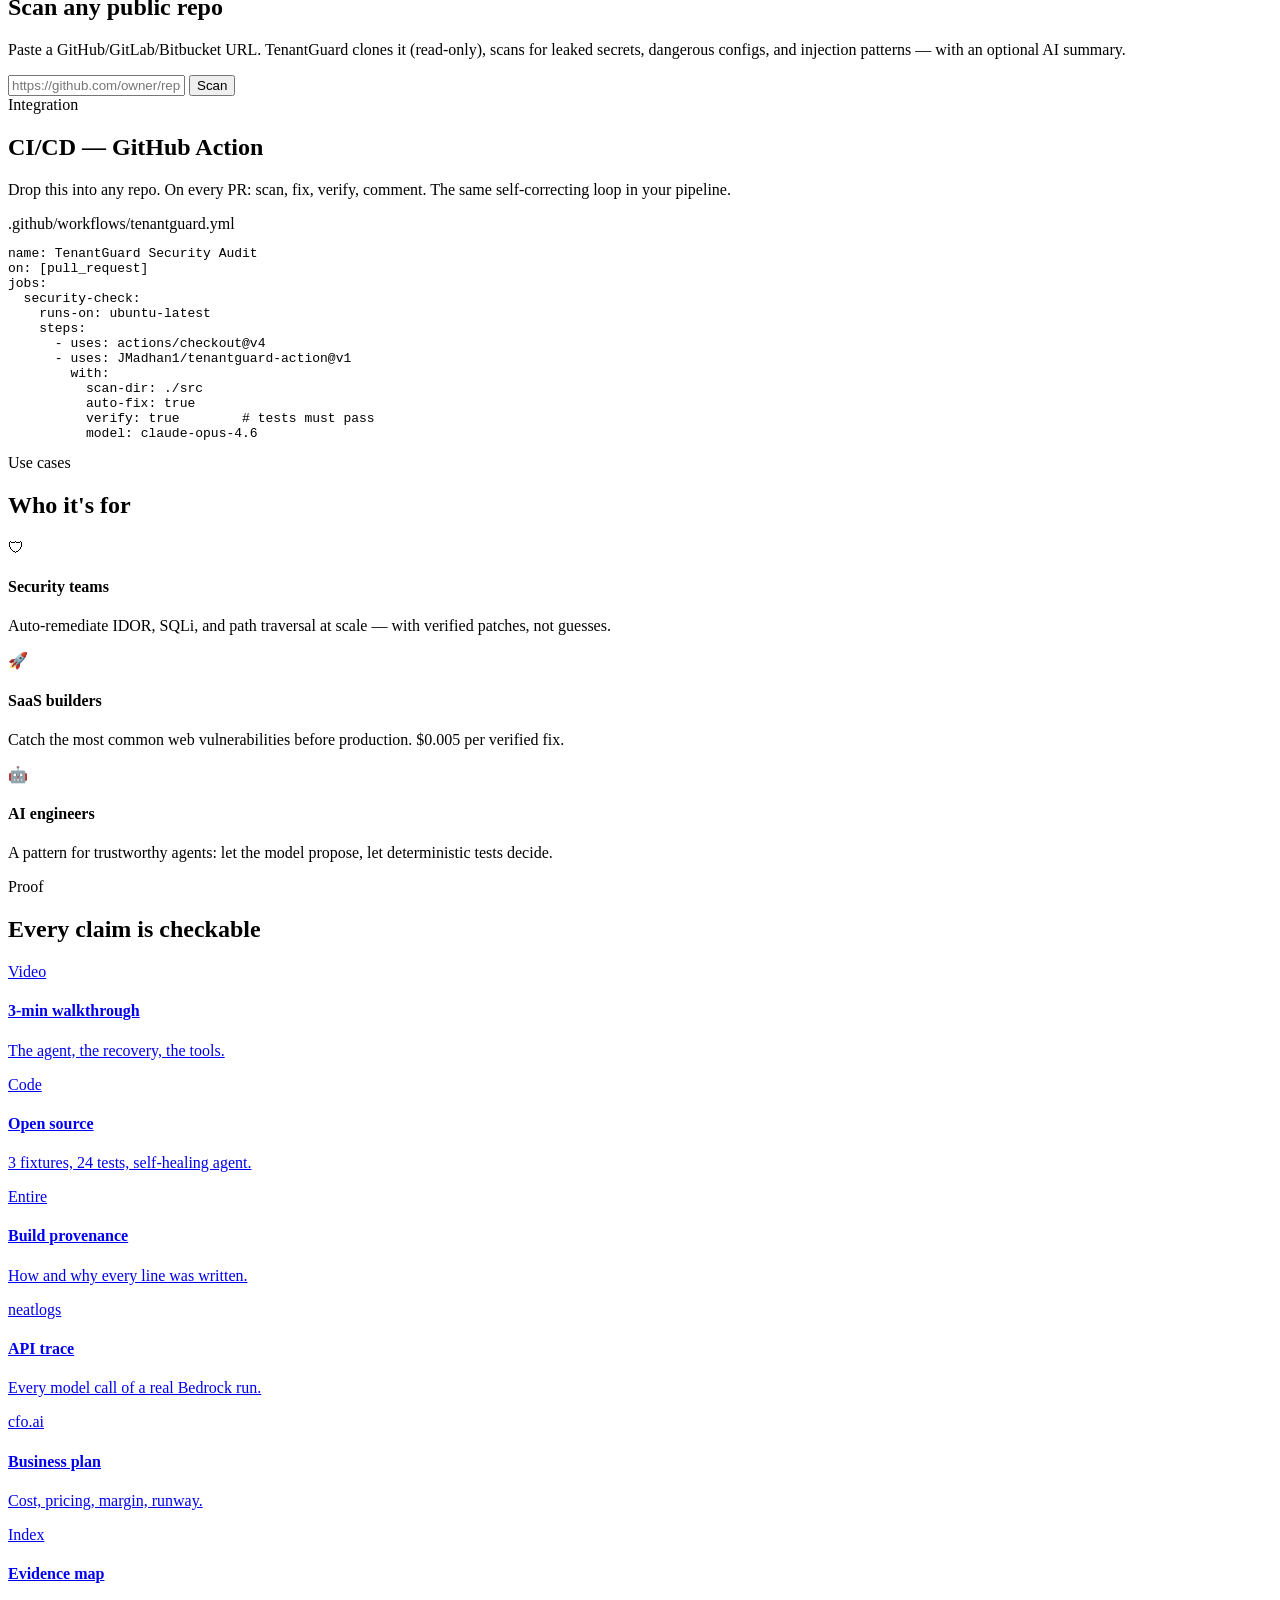
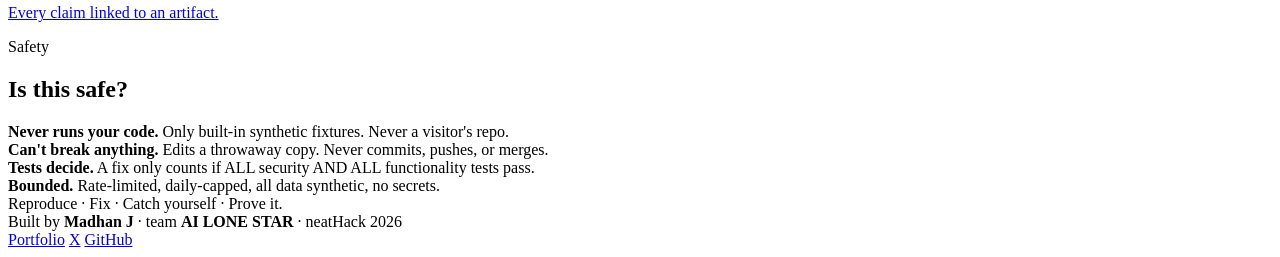
==== commit d1bf7256: "Add SQLi + Path Traversal fixtures, multi-case UI with analytics dashboard, GitHub Action - 3 vulner" ====
--- a/server/static/index.html
+++ b/server/static/index.html
@@ -3,121 +3,406 @@
 <head>
 <meta charset="utf-8">
 <meta name="viewport" content="width=device-width, initial-scale=1, viewport-fit=cover">
-<title>TenantGuard</title>
-<meta name="description" content="An AI security agent that fixes access-control bugs and catches its own mistakes. Watch it fix a real tenant-isolation leak, live.">
+<title>TenantGuard — AI Security Remediation Agent</title>
+<meta name="description" content="An AI security agent that fixes access-control bugs, SQL injection, and path traversal — and catches its own mistakes. 3 vuln classes, self-healing loop, $0.005/fix.">
 <link rel="preconnect" href="https://fonts.googleapis.com">
 <link rel="preconnect" href="https://fonts.gstatic.com" crossorigin>
-<link rel="stylesheet" href="https://fonts.googleapis.com/css2?family=Bricolage+Grotesque:opsz,wght@12..96,600;12..96,700;12..96,800&family=IBM+Plex+Mono:wght@400;500;600&family=IBM+Plex+Sans:wght@400;500;600&display=swap">
+<link rel="stylesheet" href="https://fonts.googleapis.com/css2?family=Inter:wght@400;500;600;700;800;900&family=JetBrains+Mono:wght@400;500;600;700&display=swap">
 <link rel="stylesheet" href="/styles.css">
 </head>
 <body>
-<div class="wrap">
-  <div class="strip">
-    <span><b>TenantGuard</b> // AI security remediation</span>
-    <span>team AI LONE STAR &nbsp;·&nbsp; neatHack 2026</span>
-  </div>
-
-  <div class="hero">
-    <div class="scan" aria-hidden="true"></div>
-    <div class="eyebrow"><span class="led"></span>Live agent · no signup · ~15 seconds</div>
-    <h1>An AI agent that fixes security bugs — and catches its own mistakes.</h1>
-    <p class="lede">One of the most common security flaws lets <b>one customer read another customer's data</b>
-      (a “tenant-isolation” / IDOR bug). Fixing it is risky: a careless patch can block the leak but also
-      break legitimate access. <b>TenantGuard</b> fixes it <i>and</i> proves it didn't break anything — by
-      running the tests itself, not by trusting the AI.</p>
-    <div class="cta">
-      <button class="run" id="runBtn">▶ Run it live</button>
-      <span class="statusline" id="statusLine"><span class="dot"></span>checking…</span>
-    </div>
-    <p class="reassure">Runs a real fix on a <b>built-in sample app</b> using Claude Opus 4.6 on AWS Bedrock.
-      It never touches your code — <a href="#safety">why ↓</a></p>
-  </div>
-
-  <h2 class="sec">How it works — in 3 steps</h2>
-  <div class="steps">
-    <div class="step"><div class="step-num">1</div><h4>The setup</h4>
-      <p>A sample invoicing app has a planted bug: <b>any logged-in user can read any tenant's invoices</b> — a cross-tenant leak.</p></div>
-    <div class="step"><div class="step-num">2</div><h4>The agent runs</h4>
-      <p>TenantGuard reproduces the leak, writes a fix, and re-runs the tests. If its fix <b>breaks legitimate access</b>, it undoes it and tries again.</p></div>
-    <div class="step"><div class="step-num">3</div><h4>The proof</h4>
-      <p>“Fixed” means <b>both</b>: cross-tenant access is blocked <b>and</b> legitimate access still works — decided by tests, not the AI.</p></div>
-  </div>
-
-  <h2 class="sec">Watch it work <span class="sub">— press Run above</span></h2>
-  <div class="live">
-    <div class="panel console" id="console">
-      <h3>What the agent is doing</h3>
-      <p class="hint" id="modeHint">Each line below is real, streamed live as the agent works.</p>
-      <div class="alarm" id="alarm" hidden></div>
-      <ul class="tl" id="timeline"><li class="empty" id="emptyRow">No run yet — press “▶ Run it live” above.</li></ul>
-    </div>
-    <div class="panel">
-      <h3>The verdict</h3>
-      <p class="hint">A deterministic checker — not the AI — decides success.</p>
-      <div class="summary" id="summary" hidden></div>
-      <div class="verdict" id="verdict">
-        <div class="stamp" id="stamp">SEALED</div>
-        <div id="kv"></div>
-        <details id="diffWrap" hidden><summary>See the exact code change</summary><pre class="diff" id="diff"></pre></details>
-      </div>
-      <p class="empty" id="verdictEmpty">The result appears here when the run finishes.</p>
-    </div>
-  </div>
-
-  <h2 class="sec">Why the self-check matters</h2>
-  <p class="plain">A naive AI agent “fixes” the leak but silently breaks legitimate access — and calls it done. TenantGuard's verifier won't accept that.</p>
-  <table class="ba">
-    <thead><tr><th>&nbsp;</th><th>Naive AI fix</th><th>TenantGuard</th></tr></thead>
-    <tbody>
-      <tr><td>Blocks cross-tenant access</td><td class="center">✅</td><td class="center">✅</td></tr>
-      <tr><td>Keeps legitimate access working</td><td class="center">❌ broken</td><td class="center">✅ preserved</td></tr>
-      <tr><td>Result</td><td class="center">ships a broken “fix”</td><td class="center"><b>verified fix</b></td></tr>
-      <tr><td>Cost per fix (Opus 4.6 · Bedrock)</td><td class="center">—</td><td class="center"><b>~$0.005</b></td></tr>
-    </tbody>
-  </table>
-
-  <h2 class="sec">Who it's for</h2>
-  <div class="grid who">
-    <div class="card nolink"><div class="tag">Security teams</div><h4>Auto-remediate access bugs</h4><p>Turn a whole class of IDOR / tenant-isolation findings into safe, reviewable patches — without slow manual triage.</p></div>
-    <div class="card nolink"><div class="tag">SaaS builders</div><h4>Protect customer data</h4><p>Catch the most common multi-tenant flaw — “one customer can see another's data” — before it ever ships.</p></div>
-    <div class="card nolink"><div class="tag">AI engineers</div><h4>A trustworthy-agent pattern</h4><p>Let the model propose, but let deterministic tests decide — and make the agent recover from its own mistakes.</p></div>
-  </div>
-
-  <h2 class="sec">See more</h2>
-  <div class="grid">
-    <a class="card" href="https://www.loom.com/share/5a96c2f1a02e4450875d58c6affd943a" target="_blank" rel="noopener">
-      <div class="tag">Video</div><h4>3-min walkthrough ▶</h4><p>The agent, the recovery, and the three tools.</p></a>
-    <a class="card" href="https://github.com/JMadhan1/tenantguard" target="_blank" rel="noopener">
-      <div class="tag">Code</div><h4>Open source</h4><p>The agent, the sample app, the verifier, the tests.</p></a>
-    <a class="card" href="https://entire.io/gh/JMadhan1/tenantguard/commit/41fa5d7108dc3f1d24684a2313dd430aa84a7c6d" target="_blank" rel="noopener">
-      <div class="tag">Entire</div><h4>Build history 📌</h4><p>How &amp; why the code was written, tied to the commit.</p></a>
-    <a class="card" href="/neatlogs-trace.png" target="_blank" rel="noopener">
-      <div class="tag">neatlogs</div><h4>Live trace 🔎</h4><p>Every model + tool call of a real run.</p></a>
-    <a class="card" href="https://github.com/JMadhan1/tenantguard/blob/main/docs/evidence/cfo-tenantguard-plan.xlsx" target="_blank" rel="noopener">
-      <div class="tag">cfo.ai</div><h4>Business model 💰</h4><p>Measured cost → pricing, margin, runway.</p></a>
-    <a class="card" href="https://github.com/JMadhan1/tenantguard/blob/main/docs/EVIDENCE.md" target="_blank" rel="noopener">
-      <div class="tag">Evidence</div><h4>Proof index</h4><p>Every claim mapped to a checkable artifact.</p></a>
-  </div>
-
-  <h2 class="sec" id="safety">Is this safe?</h2>
-  <div class="panel safety">
-    <ul>
-      <li><b>It never runs your code.</b> It only fixes a built-in synthetic sample app — never a visitor's repo (executing untrusted code is exactly what a security tool must not do).</li>
-      <li><b>It can't break anything.</b> The agent edits a throwaway copy, never commits, pushes, or merges, and never runs AI-generated shell commands.</li>
-      <li><b>Tests decide, not the AI.</b> A fix only counts if cross-tenant access is blocked <i>and</i> legitimate access still passes.</li>
-      <li><b>Bounded.</b> Rate-limited with a daily cap; all data is synthetic; no secrets.</li>
-    </ul>
-  </div>
-
-  <div class="tagline">Reproduce · fix · catch yourself · prove it.</div>
-  <footer class="maker">
-    <div class="m-left">Built by <b>Madhan J</b> · team <b>AI LONE STAR</b> · neatHack 2026</div>
-    <nav class="m-links">
-      <a href="https://jmadhan.me" target="_blank" rel="noopener">Portfolio ↗</a>
-      <a href="https://x.com/jmadhanai" target="_blank" rel="noopener">X ↗</a>
-      <a href="https://github.com/JMadhan1" target="_blank" rel="noopener">GitHub ↗</a>
-      <a href="https://github.com/JMadhan1/tenantguard" target="_blank" rel="noopener">Source code ↗</a>
-    </nav>
+<div class="page">
+
+  <!-- ======== TOP BAR ======== -->
+  <header class="topbar">
+    <div class="topbar-inner">
+      <div class="logo"><span class="logo-icon"></span><b>TenantGuard</b></div>
+      <nav class="topnav">
+        <a href="#cases">Cases</a>
+        <a href="#console-section">Live demo</a>
+        <a href="#owasp">OWASP</a>
+        <a href="https://github.com/JMadhan1/tenantguard" target="_blank" rel="noopener">GitHub</a>
+      </nav>
+      <div class="topbar-tag">neatHack 2026</div>
+    </div>
+  </header>
+
+  <!-- ======== HERO ======== -->
+  <section class="hero">
+    <div class="hero-bg" aria-hidden="true">
+      <div class="hero-orb orb1"></div>
+      <div class="hero-orb orb2"></div>
+      <div class="hero-orb orb3"></div>
+      <div class="hero-grid"></div>
+    </div>
+    <div class="hero-inner">
+      <div class="hero-eyebrow"><span class="pulse-dot"></span> Live agent &middot; no signup &middot; ~15 seconds</div>
+      <h1 class="hero-title">The AI agent that <span class="grad-text">doesn't trust itself.</span></h1>
+      <p class="hero-sub">Most AI code-fix tools silently ship broken patches. TenantGuard fixes security bugs,
+        then <b>proves</b> it didn't break anything &mdash; by running deterministic tests, catching its own regressions,
+        and recovering automatically.</p>
+      <div class="hero-pills">
+        <span class="pill"><span class="pill-num">3</span> Vuln classes</span>
+        <span class="pill pill-green"><span class="pill-num">$0.005</span> per fix</span>
+        <span class="pill pill-orange"><span class="pill-num">Self</span> healing</span>
+      </div>
+      <a href="#cases" class="hero-cta">Choose a vulnerability &darr;</a>
+      <div class="hero-status" id="statusLine"><span class="status-dot"></span>checking...</div>
+    </div>
+  </section>
+
+  <!-- ======== KPI ANALYTICS ======== -->
+  <section class="section" id="analytics">
+    <div class="section-inner">
+      <div class="section-label">Real-time analytics</div>
+      <div class="kpi-bento">
+        <div class="kpi big" data-reveal>
+          <div class="kpi-value" id="kpiTotal" data-count="0">0</div>
+          <div class="kpi-name">Total runs</div>
+        </div>
+        <div class="kpi" data-reveal>
+          <div class="kpi-value" id="kpiFixRate">--</div>
+          <div class="kpi-name">Fix rate</div>
+        </div>
+        <div class="kpi accent" data-reveal>
+          <div class="kpi-value" id="kpiRecovery" data-count="0">0</div>
+          <div class="kpi-name">Self-corrections</div>
+          <div class="kpi-sub">regressions caught &amp; recovered</div>
+        </div>
+        <div class="kpi" data-reveal>
+          <div class="kpi-value" id="kpiCost">--</div>
+          <div class="kpi-name">Avg cost / fix</div>
+        </div>
+        <div class="kpi" data-reveal>
+          <div class="kpi-value">3</div>
+          <div class="kpi-name">Vuln classes</div>
+        </div>
+        <div class="kpi" data-reveal>
+          <div class="kpi-value" id="kpiOwasp">2</div>
+          <div class="kpi-name">OWASP categories</div>
+        </div>
+      </div>
+    </div>
+  </section>
+
+  <!-- ======== ARCHITECTURE — THE LOOP ======== -->
+  <section class="section" id="arch">
+    <div class="section-inner">
+      <div class="section-label">How it works</div>
+      <h2 class="section-title">The self-healing remediation loop</h2>
+      <p class="section-desc">The agent proposes a fix. If the fix breaks something, the verifier catches it, the agent reverts, and tries again. <b>Tests decide — not the AI.</b></p>
+      <div class="arch-flow" data-reveal>
+        <div class="arch-step">
+          <div class="arch-num">1</div>
+          <div class="arch-icon">&#128269;</div>
+          <h4>Reproduce</h4>
+          <p>Run baseline tests to confirm the vulnerability exists</p>
+        </div>
+        <div class="arch-arrow">&rarr;</div>
+        <div class="arch-step">
+          <div class="arch-num">2</div>
+          <div class="arch-icon">&#9998;</div>
+          <h4>Fix</h4>
+          <p>AI proposes a code patch to close the vulnerability</p>
+        </div>
+        <div class="arch-arrow">&rarr;</div>
+        <div class="arch-step warn">
+          <div class="arch-num">3</div>
+          <div class="arch-icon">&#9888;</div>
+          <h4>Verify</h4>
+          <p>Deterministic tests check both security AND functionality</p>
+        </div>
+        <div class="arch-arrow">&rarr;</div>
+        <div class="arch-step ok">
+          <div class="arch-num">4</div>
+          <div class="arch-icon">&#10004;</div>
+          <h4>Prove</h4>
+          <p>All tests pass = verified fix. Any failure = revert &amp; retry</p>
+        </div>
+      </div>
+      <div class="arch-loop" data-reveal>
+        <div class="loop-line"></div>
+        <span class="loop-label">Regression detected &rarr; revert patch &rarr; retry with feedback</span>
+      </div>
+    </div>
+  </section>
+
+  <!-- ======== VULNERABILITY CASES ======== -->
+  <section class="section" id="cases">
+    <div class="section-inner">
+      <div class="section-label">Choose a case</div>
+      <h2 class="section-title">3 real-world vulnerability classes</h2>
+      <p class="section-desc">Each case has a planted bug, a naive trap fix that causes regression, and 8 deterministic tests. Pick one and watch the agent work.</p>
+      <div class="case-grid">
+        <div class="case-card active" data-case="invoicely-idor-001" data-reveal tabindex="0">
+          <div class="cc-top">
+            <span class="cc-badge">OWASP A01</span>
+            <span class="cc-color idor"></span>
+          </div>
+          <h3>Broken Access Control</h3>
+          <p class="cc-aka">IDOR / BOLA</p>
+          <p class="cc-desc">One customer reads another tenant's invoices via direct object reference.</p>
+          <div class="cc-detail">
+            <div class="cc-row"><span>Naive trap</span><b>Owner-only check</b></div>
+            <div class="cc-row"><span>Breaks</span><b>Same-tenant access</b></div>
+            <div class="cc-row"><span>Correct fix</span><b>Tenant-scoped check</b></div>
+            <div class="cc-row"><span>Tests</span><b>4 security + 4 functionality</b></div>
+          </div>
+          <button class="cc-btn idor" data-case="invoicely-idor-001">Run IDOR fix</button>
+        </div>
+
+        <div class="case-card" data-case="taskboard-sqli-001" data-reveal tabindex="0">
+          <div class="cc-top">
+            <span class="cc-badge sqli">OWASP A03</span>
+            <span class="cc-color sqli-c"></span>
+          </div>
+          <h3>SQL Injection</h3>
+          <p class="cc-aka">String-concat query</p>
+          <p class="cc-desc">Search endpoint builds SQL by concatenation &mdash; UNION injection leaks cross-team data.</p>
+          <div class="cc-detail">
+            <div class="cc-row"><span>Naive trap</span><b>Strip special chars</b></div>
+            <div class="cc-row"><span>Breaks</span><b>Search for "v2.0"</b></div>
+            <div class="cc-row"><span>Correct fix</span><b>Parameterized query</b></div>
+            <div class="cc-row"><span>Tests</span><b>4 security + 4 functionality</b></div>
+          </div>
+          <button class="cc-btn sqli" data-case="taskboard-sqli-001">Run SQLi fix</button>
+        </div>
+
+        <div class="case-card" data-case="docshare-traversal-001" data-reveal tabindex="0">
+          <div class="cc-top">
+            <span class="cc-badge trav">OWASP A01</span>
+            <span class="cc-color trav-c"></span>
+          </div>
+          <h3>Path Traversal</h3>
+          <p class="cc-aka">Directory escape</p>
+          <p class="cc-desc">File download joins paths unsanitized &mdash; ../../ reads server secrets.</p>
+          <div class="cc-detail">
+            <div class="cc-row"><span>Naive trap</span><b>basename() only</b></div>
+            <div class="cc-row"><span>Breaks</span><b>Subdirectory access</b></div>
+            <div class="cc-row"><span>Correct fix</span><b>realpath containment</b></div>
+            <div class="cc-row"><span>Tests</span><b>4 security + 4 functionality</b></div>
+          </div>
+          <button class="cc-btn trav" data-case="docshare-traversal-001">Run traversal fix</button>
+        </div>
+      </div>
+    </div>
+  </section>
+
+  <!-- ======== LIVE CONSOLE ======== -->
+  <section class="section dark-section" id="console-section">
+    <div class="section-inner">
+      <div class="section-label light">Live demo</div>
+      <h2 class="section-title light">Watch the agent work</h2>
+      <div class="console-grid">
+        <div class="console-panel" id="console">
+          <div class="console-top">
+            <span class="console-dot red"></span><span class="console-dot yellow"></span><span class="console-dot green"></span>
+            <span class="console-title">Agent timeline</span>
+            <span class="run-badge" id="runBadge" hidden></span>
+          </div>
+          <p class="console-hint" id="modeHint">Select a case above and press Run. Each line is streamed live.</p>
+          <div class="alarm-bar" id="alarm" hidden></div>
+          <ul class="tl" id="timeline"><li class="tl-empty" id="emptyRow">No run yet &mdash; choose a vulnerability above.</li></ul>
+        </div>
+        <div class="verdict-panel">
+          <div class="console-top">
+            <span class="console-dot red"></span><span class="console-dot yellow"></span><span class="console-dot green"></span>
+            <span class="console-title">Verdict</span>
+          </div>
+          <p class="console-hint">A deterministic checker &mdash; not the AI &mdash; decides success.</p>
+          <div class="verdict-summary" id="summary" hidden></div>
+          <div class="verdict-body" id="verdict">
+            <div class="verdict-stamp" id="stamp">SEALED</div>
+            <div id="kv"></div>
+            <details id="diffWrap" hidden><summary class="diff-toggle">View the exact code diff</summary><pre class="diff-block" id="diff"></pre></details>
+          </div>
+          <p class="tl-empty" id="verdictEmpty">Result appears when the run finishes.</p>
+        </div>
+      </div>
+    </div>
+  </section>
+
+  <!-- ======== BEFORE / AFTER ======== -->
+  <section class="section" id="comparison">
+    <div class="section-inner">
+      <div class="section-label">Competitive comparison</div>
+      <h2 class="section-title">Why naive AI fixes fail &mdash; and TenantGuard doesn't</h2>
+      <p class="section-desc">Every vulnerability class has a naive fix that passes the security test but silently breaks legitimate functionality. TenantGuard's verifier catches the regression.</p>
+      <div class="compare-table" data-reveal>
+        <table>
+          <thead>
+            <tr><th>Vulnerability</th><th>Naive AI fix</th><th>What breaks</th><th>TenantGuard fix</th><th>Result</th></tr>
+          </thead>
+          <tbody>
+            <tr>
+              <td><span class="vbadge idor">IDOR</span><span class="td-sub">A01:2021</span></td>
+              <td>Owner-only check<br><code>created_by == user.id</code></td>
+              <td class="cell-fail">Same-tenant user blocked</td>
+              <td>Tenant-scoped check<br><code>tenant_id == user.tenant_id</code></td>
+              <td class="cell-pass">8/8 tests pass</td>
+            </tr>
+            <tr>
+              <td><span class="vbadge sqli-b">SQLi</span><span class="td-sub">A03:2021</span></td>
+              <td>Strip non-alphanumeric<br><code>re.sub(r'[^a-z0-9 ]','')</code></td>
+              <td class="cell-fail">Search for "v2.0" returns 0</td>
+              <td>Parameterized query<br><code>WHERE team = ? AND LIKE ?</code></td>
+              <td class="cell-pass">8/8 tests pass</td>
+            </tr>
+            <tr>
+              <td><span class="vbadge trav-b">Path</span><span class="td-sub">A01:2021</span></td>
+              <td>basename() strip<br><code>os.path.basename(fp)</code></td>
+              <td class="cell-fail">Subdirectory files lost</td>
+              <td>realpath containment<br><code>target.startswith(user_dir)</code></td>
+              <td class="cell-pass">8/8 tests pass</td>
+            </tr>
+          </tbody>
+        </table>
+      </div>
+    </div>
+  </section>
+
+  <!-- ======== OWASP COVERAGE ======== -->
+  <section class="section" id="owasp">
+    <div class="section-inner">
+      <div class="section-label">Coverage</div>
+      <h2 class="section-title">OWASP Top 10 (2021)</h2>
+      <p class="section-desc">TenantGuard covers 2 of the top 3 most dangerous web vulnerability categories. Extensible architecture supports all 10.</p>
+      <div class="owasp-row" data-reveal>
+        <div class="ow active"><div class="ow-num">A01</div><div class="ow-name">Broken Access Control</div><div class="ow-tags"><span>IDOR</span><span>Path Traversal</span></div></div>
+        <div class="ow dim"><div class="ow-num">A02</div><div class="ow-name">Cryptographic Failures</div></div>
+        <div class="ow active sqli-ow"><div class="ow-num">A03</div><div class="ow-name">Injection</div><div class="ow-tags"><span>SQL Injection</span></div></div>
+        <div class="ow dim"><div class="ow-num">A04</div><div class="ow-name">Insecure Design</div></div>
+        <div class="ow dim"><div class="ow-num">A05</div><div class="ow-name">Security Misconfig</div></div>
+        <div class="ow dim"><div class="ow-num">A06</div><div class="ow-name">Vulnerable Components</div></div>
+        <div class="ow dim"><div class="ow-num">A07</div><div class="ow-name">Auth Failures</div></div>
+        <div class="ow dim"><div class="ow-num">A08</div><div class="ow-name">Software Integrity</div></div>
+        <div class="ow dim"><div class="ow-num">A09</div><div class="ow-name">Logging Failures</div></div>
+        <div class="ow dim"><div class="ow-num">A10</div><div class="ow-name">SSRF</div></div>
+      </div>
+    </div>
+  </section>
+
+  <!-- ======== REPO SCANNER ======== -->
+  <section class="section" id="scanner-section">
+    <div class="section-inner">
+      <div class="section-label">Bonus tool</div>
+      <h2 class="section-title">Scan any public repo</h2>
+      <p class="section-desc">Paste a GitHub/GitLab/Bitbucket URL. TenantGuard clones it (read-only), scans for leaked secrets, dangerous configs, and injection patterns &mdash; with an optional AI summary.</p>
+      <div class="scanner-box" data-reveal>
+        <div class="scanner-input-row">
+          <input type="url" id="scanUrl" class="scanner-input" placeholder="https://github.com/owner/repo" autocomplete="off">
+          <button class="scanner-btn" id="scanBtn">Scan</button>
+        </div>
+        <div class="scanner-results" id="scanResults" hidden>
+          <div class="scanner-stats" id="scanStats"></div>
+          <div class="scanner-findings" id="scanFindings"></div>
+          <div class="scanner-summary" id="scanSummary" hidden></div>
+        </div>
+      </div>
+    </div>
+  </section>
+
+  <!-- ======== CI/CD ======== -->
+  <section class="section" id="cicd">
+    <div class="section-inner">
+      <div class="section-label">Integration</div>
+      <h2 class="section-title">CI/CD &mdash; GitHub Action</h2>
+      <p class="section-desc">Drop this into any repo. On every PR: scan, fix, verify, comment. The same self-correcting loop in your pipeline.</p>
+      <div class="cicd-panel" data-reveal>
+        <div class="cicd-top">
+          <span class="cicd-file">.github/workflows/tenantguard.yml</span>
+        </div>
+        <pre class="cicd-code"><span class="cy">name:</span> TenantGuard Security Audit
+<span class="cy">on:</span> [pull_request]
+<span class="cy">jobs:</span>
+  <span class="cy">security-check:</span>
+    <span class="cy">runs-on:</span> ubuntu-latest
+    <span class="cy">steps:</span>
+      - <span class="cy">uses:</span> actions/checkout@v4
+      - <span class="cy">uses:</span> JMadhan1/tenantguard-action@v1
+        <span class="cy">with:</span>
+          <span class="cy">scan-dir:</span> ./src
+          <span class="cy">auto-fix:</span> true
+          <span class="cy">verify:</span> true        <span class="cc"># tests must pass</span>
+          <span class="cy">model:</span> claude-opus-4.6</pre>
+      </div>
+    </div>
+  </section>
+
+  <!-- ======== WHO ======== -->
+  <section class="section" id="who">
+    <div class="section-inner">
+      <div class="section-label">Use cases</div>
+      <h2 class="section-title">Who it's for</h2>
+      <div class="who-grid" data-reveal>
+        <div class="who-card">
+          <div class="who-emoji">&#128737;</div>
+          <h4>Security teams</h4>
+          <p>Auto-remediate IDOR, SQLi, and path traversal at scale &mdash; with verified patches, not guesses.</p>
+        </div>
+        <div class="who-card">
+          <div class="who-emoji">&#128640;</div>
+          <h4>SaaS builders</h4>
+          <p>Catch the most common web vulnerabilities before production. $0.005 per verified fix.</p>
+        </div>
+        <div class="who-card">
+          <div class="who-emoji">&#129302;</div>
+          <h4>AI engineers</h4>
+          <p>A pattern for trustworthy agents: let the model propose, let deterministic tests decide.</p>
+        </div>
+      </div>
+    </div>
+  </section>
+
+  <!-- ======== EVIDENCE ======== -->
+  <section class="section" id="evidence">
+    <div class="section-inner">
+      <div class="section-label">Proof</div>
+      <h2 class="section-title">Every claim is checkable</h2>
+      <div class="ev-grid" data-reveal>
+        <a class="ev-card" href="https://www.loom.com/share/5a96c2f1a02e4450875d58c6affd943a" target="_blank" rel="noopener">
+          <div class="ev-tag">Video</div><h4>3-min walkthrough</h4><p>The agent, the recovery, the tools.</p></a>
+        <a class="ev-card" href="https://github.com/JMadhan1/tenantguard" target="_blank" rel="noopener">
+          <div class="ev-tag">Code</div><h4>Open source</h4><p>3 fixtures, 24 tests, self-healing agent.</p></a>
+        <a class="ev-card" href="https://entire.io/gh/JMadhan1/tenantguard/commit/41fa5d7108dc3f1d24684a2313dd430aa84a7c6d" target="_blank" rel="noopener">
+          <div class="ev-tag">Entire</div><h4>Build provenance</h4><p>How and why every line was written.</p></a>
+        <a class="ev-card" href="/neatlogs-trace.png" target="_blank" rel="noopener">
+          <div class="ev-tag">neatlogs</div><h4>API trace</h4><p>Every model call of a real Bedrock run.</p></a>
+        <a class="ev-card" href="https://github.com/JMadhan1/tenantguard/blob/main/docs/evidence/cfo-tenantguard-plan.xlsx" target="_blank" rel="noopener">
+          <div class="ev-tag">cfo.ai</div><h4>Business plan</h4><p>Cost, pricing, margin, runway.</p></a>
+        <a class="ev-card" href="https://github.com/JMadhan1/tenantguard/blob/main/docs/EVIDENCE.md" target="_blank" rel="noopener">
+          <div class="ev-tag">Index</div><h4>Evidence map</h4><p>Every claim linked to an artifact.</p></a>
+      </div>
+    </div>
+  </section>
+
+  <!-- ======== SAFETY ======== -->
+  <section class="section" id="safety">
+    <div class="section-inner">
+      <div class="section-label">Safety</div>
+      <h2 class="section-title">Is this safe?</h2>
+      <div class="safety-grid" data-reveal>
+        <div class="safety-item"><b>Never runs your code.</b> Only built-in synthetic fixtures. Never a visitor's repo.</div>
+        <div class="safety-item"><b>Can't break anything.</b> Edits a throwaway copy. Never commits, pushes, or merges.</div>
+        <div class="safety-item"><b>Tests decide.</b> A fix only counts if ALL security AND ALL functionality tests pass.</div>
+        <div class="safety-item"><b>Bounded.</b> Rate-limited, daily-capped, all data synthetic, no secrets.</div>
+      </div>
+    </div>
+  </section>
+
+  <!-- ======== FOOTER ======== -->
+  <footer class="footer">
+    <div class="footer-inner">
+      <div class="footer-tagline">Reproduce &middot; Fix &middot; Catch yourself &middot; Prove it.</div>
+      <div class="footer-row">
+        <span>Built by <b>Madhan J</b> &middot; team <b>AI LONE STAR</b> &middot; neatHack 2026</span>
+        <nav class="footer-links">
+          <a href="https://jmadhan.me" target="_blank" rel="noopener">Portfolio</a>
+          <a href="https://x.com/jmadhanai" target="_blank" rel="noopener">X</a>
+          <a href="https://github.com/JMadhan1" target="_blank" rel="noopener">GitHub</a>
+        </nav>
+      </div>
+    </div>
   </footer>
 </div>
 <script src="/app.js"></script>
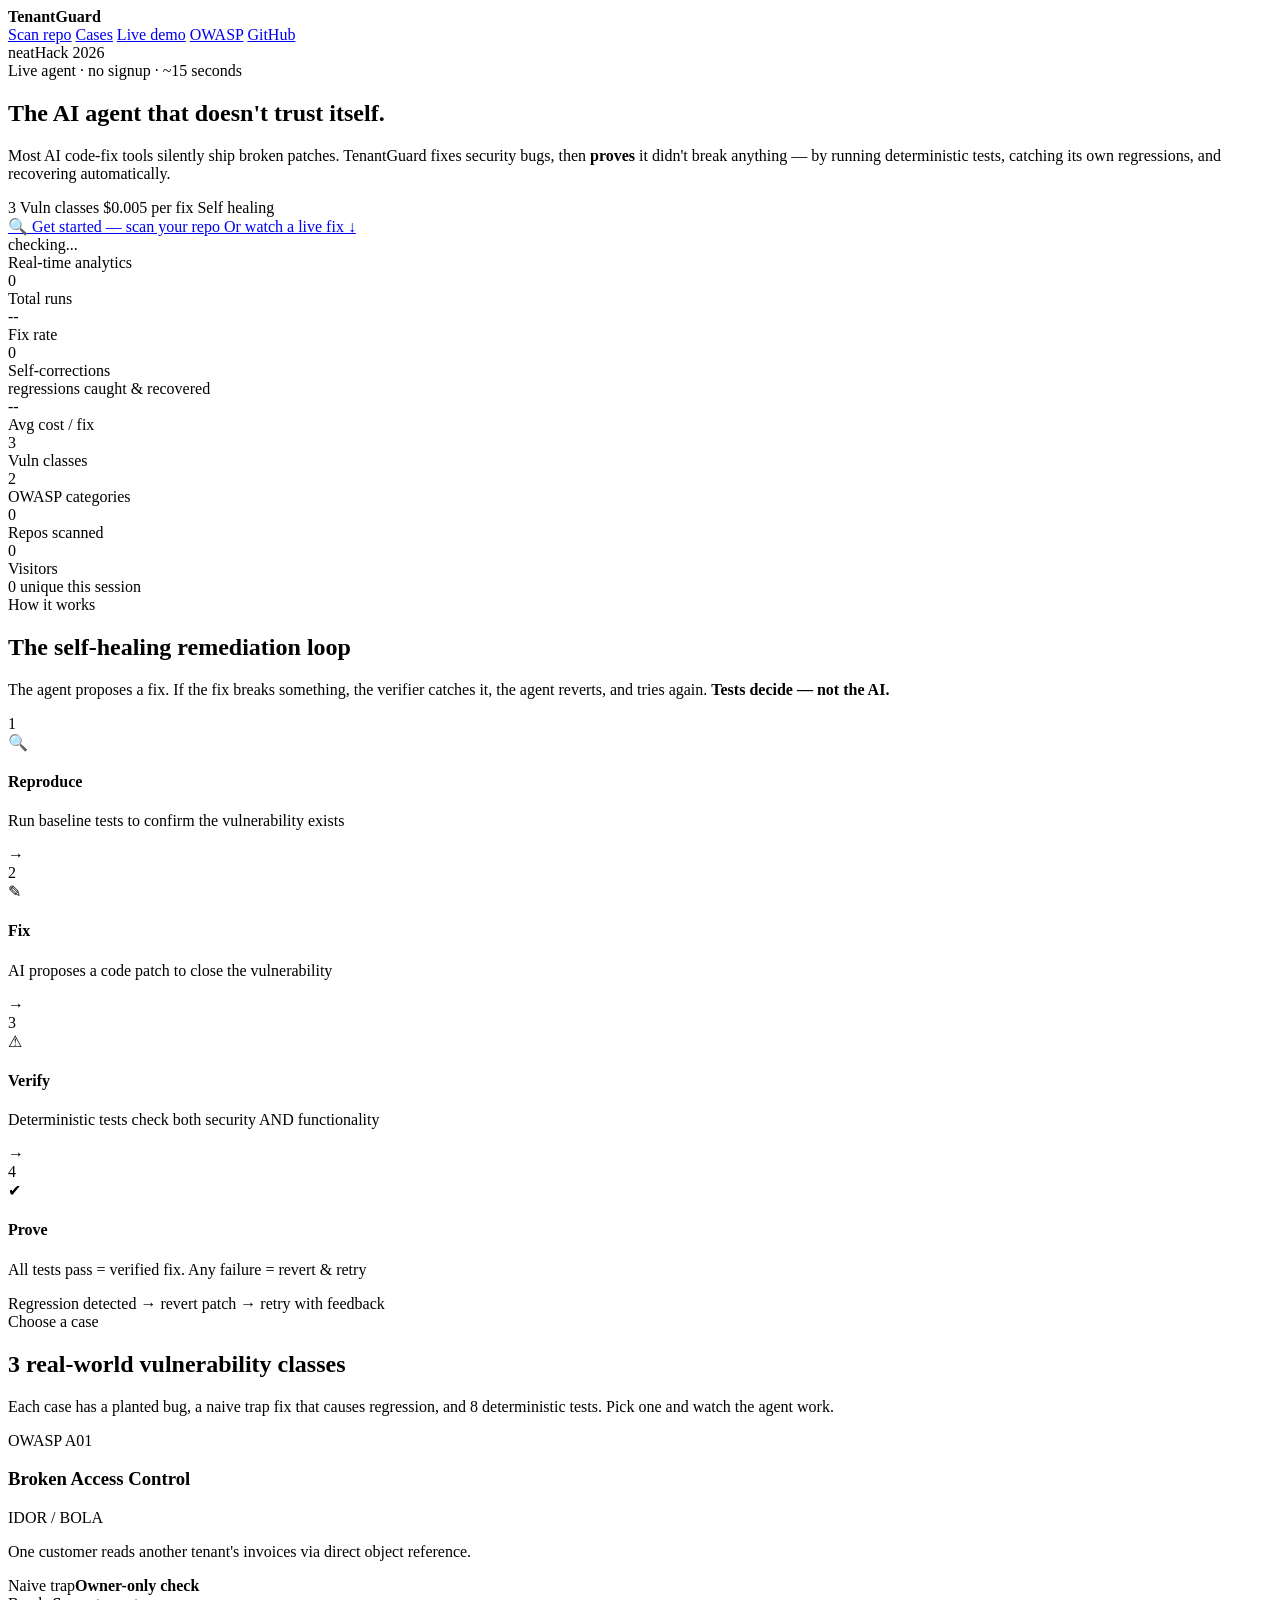
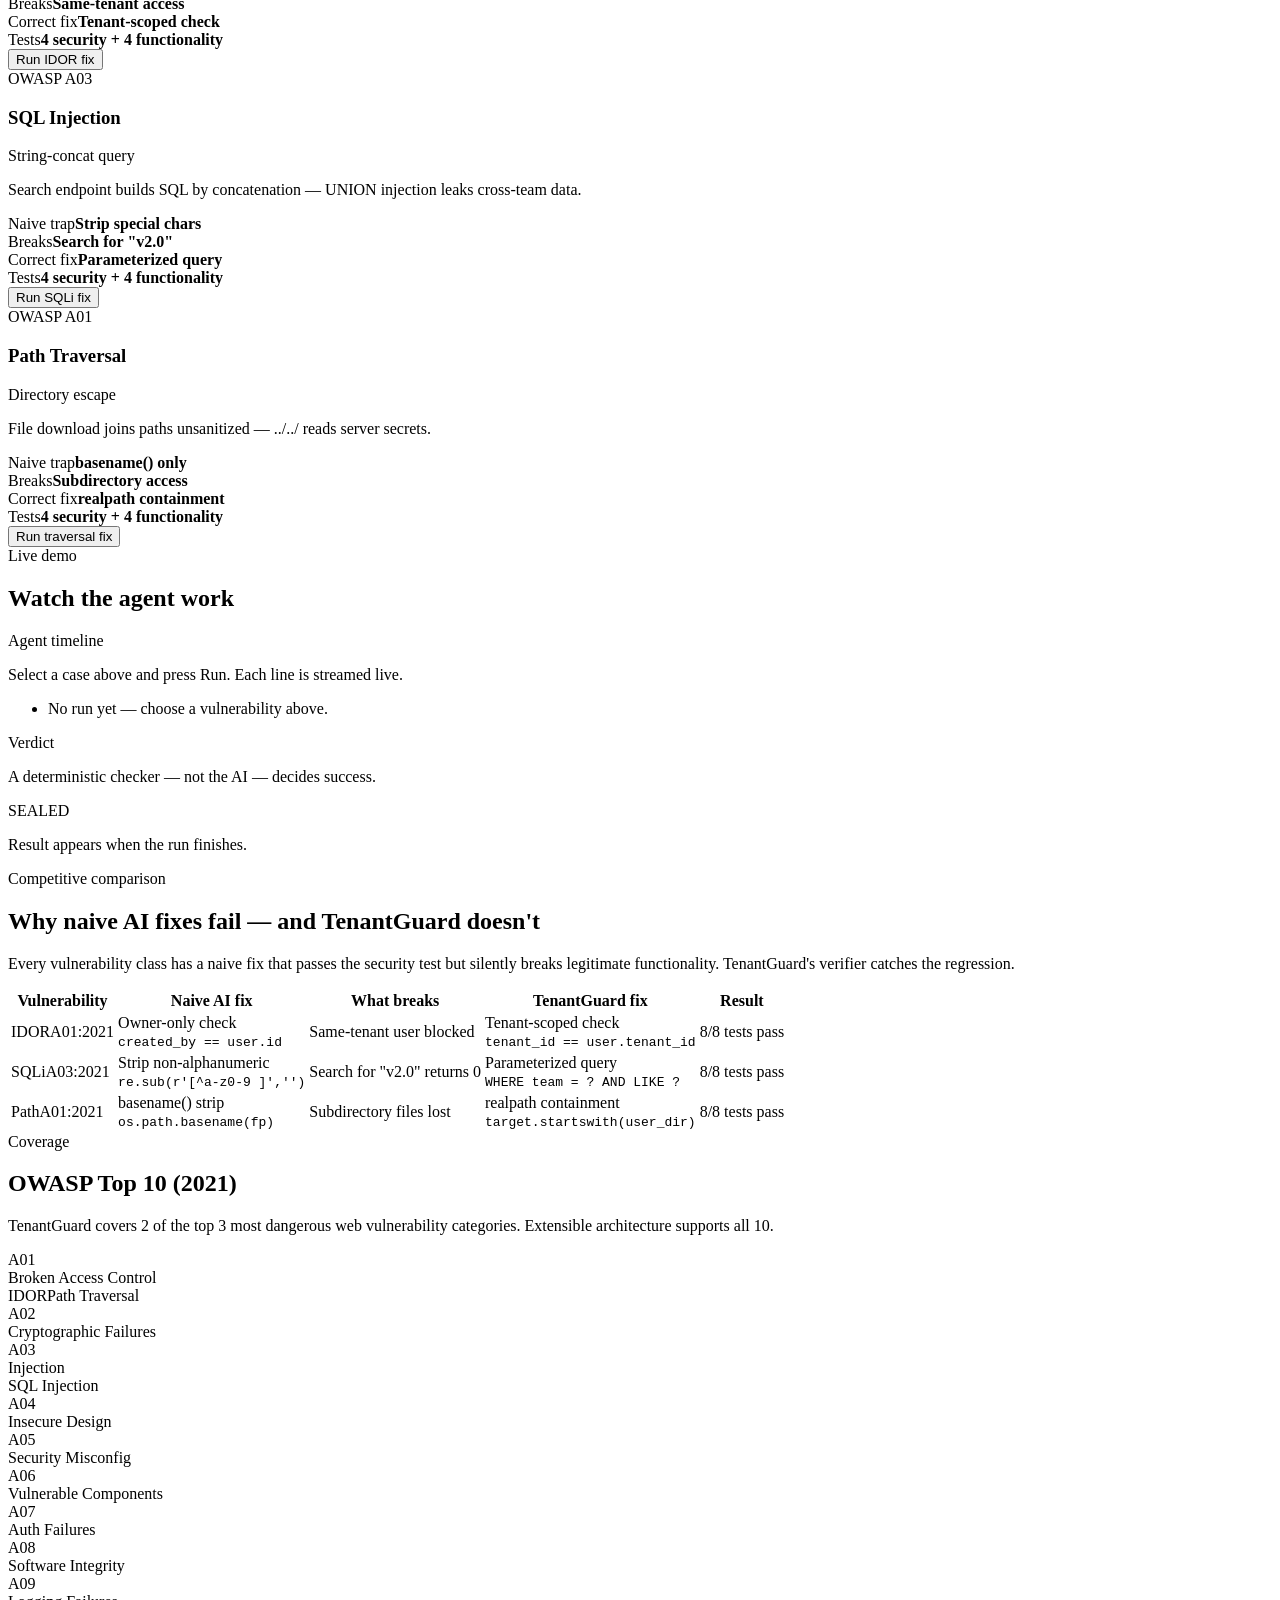
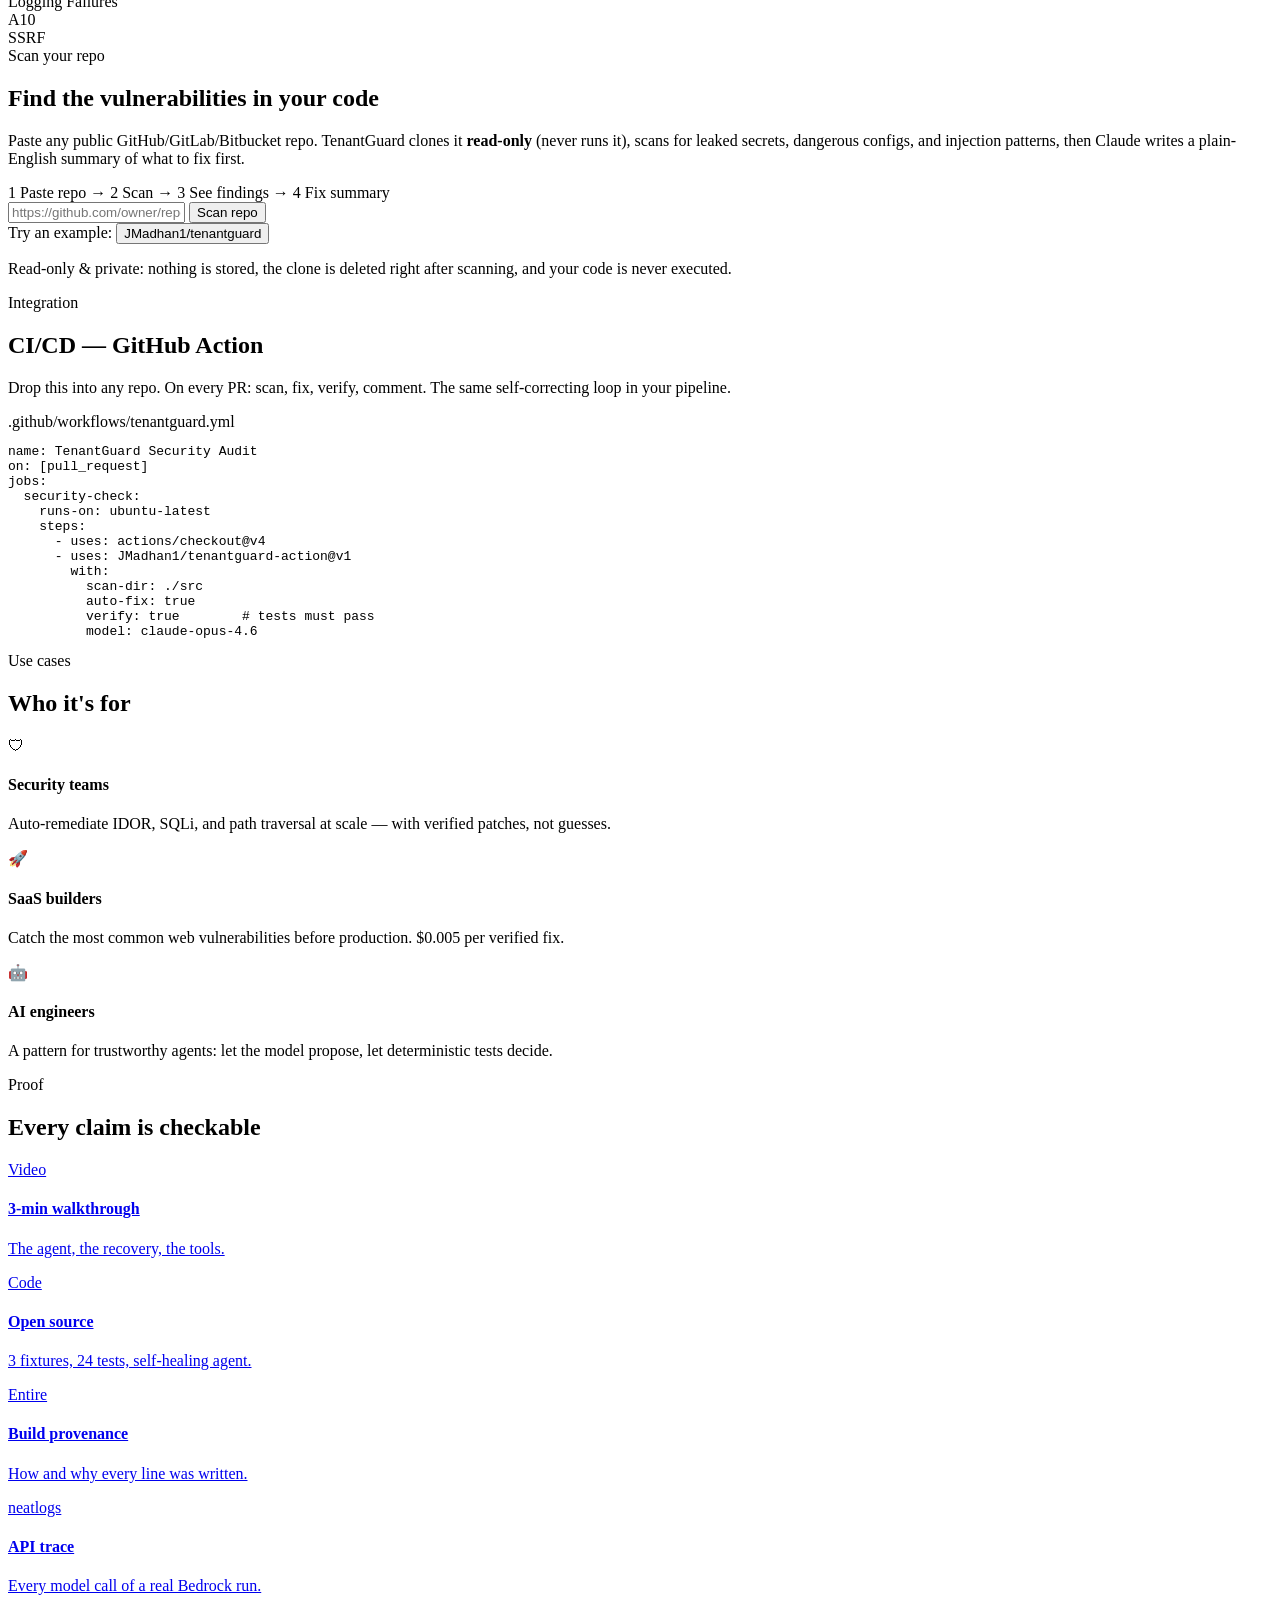
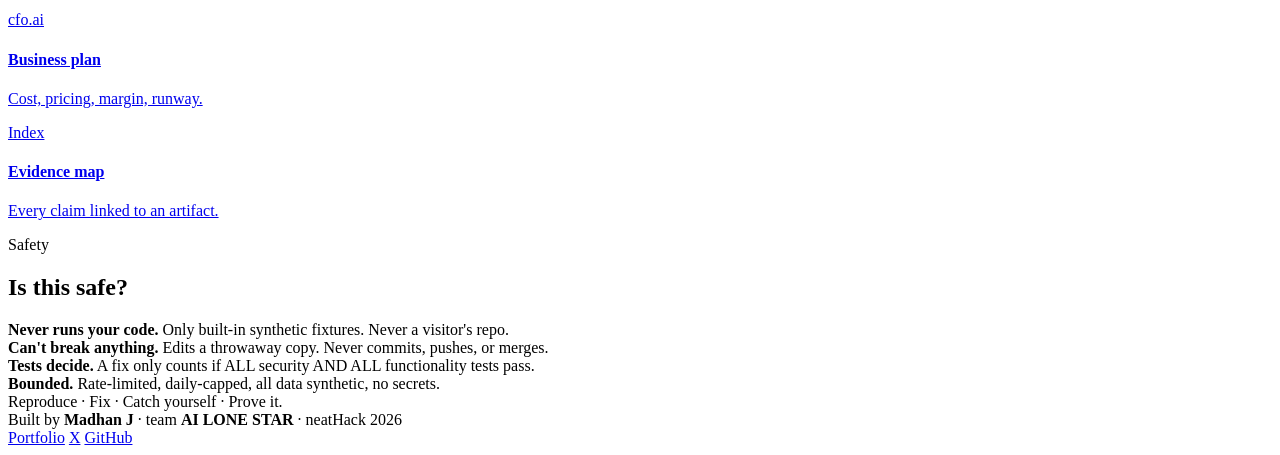
==== commit fb5cb61a: "Polish landing: prominent repo-scan CTA, clickable findings, visitor analytics - Hero: primary "Get " ====
--- a/server/static/index.html
+++ b/server/static/index.html
@@ -18,6 +18,7 @@
     <div class="topbar-inner">
       <div class="logo"><span class="logo-icon"></span><b>TenantGuard</b></div>
       <nav class="topnav">
+        <a href="#scanner-section" class="nav-scan">Scan repo</a>
         <a href="#cases">Cases</a>
         <a href="#console-section">Live demo</a>
         <a href="#owasp">OWASP</a>
@@ -46,7 +47,12 @@
         <span class="pill pill-green"><span class="pill-num">$0.005</span> per fix</span>
         <span class="pill pill-orange"><span class="pill-num">Self</span> healing</span>
       </div>
-      <a href="#cases" class="hero-cta">Choose a vulnerability &darr;</a>
+      <div class="hero-ctas">
+        <a href="#scanner-section" class="hero-cta hero-cta-primary">
+          <span class="cta-icon">&#128269;</span> Get started &mdash; scan your repo
+        </a>
+        <a href="#cases" class="hero-cta hero-cta-ghost">Or watch a live fix &darr;</a>
+      </div>
       <div class="hero-status" id="statusLine"><span class="status-dot"></span>checking...</div>
     </div>
   </section>
@@ -80,6 +86,15 @@
         <div class="kpi" data-reveal>
           <div class="kpi-value" id="kpiOwasp">2</div>
           <div class="kpi-name">OWASP categories</div>
+        </div>
+        <div class="kpi" data-reveal>
+          <div class="kpi-value" id="kpiScans" data-count="0">0</div>
+          <div class="kpi-name">Repos scanned</div>
+        </div>
+        <div class="kpi" data-reveal>
+          <div class="kpi-value" id="kpiVisitors" data-count="0">0</div>
+          <div class="kpi-name">Visitors</div>
+          <div class="kpi-sub"><span id="kpiUnique">0</span> unique this session</div>
         </div>
       </div>
     </div>
@@ -283,22 +298,39 @@
   </section>
 
   <!-- ======== REPO SCANNER ======== -->
-  <section class="section" id="scanner-section">
-    <div class="section-inner">
-      <div class="section-label">Bonus tool</div>
-      <h2 class="section-title">Scan any public repo</h2>
-      <p class="section-desc">Paste a GitHub/GitLab/Bitbucket URL. TenantGuard clones it (read-only), scans for leaked secrets, dangerous configs, and injection patterns &mdash; with an optional AI summary.</p>
+  <section class="section scanner-section" id="scanner-section">
+    <div class="section-inner">
+      <div class="section-label accent-label">Scan your repo</div>
+      <h2 class="section-title">Find the vulnerabilities in your code</h2>
+      <p class="section-desc">Paste any public GitHub/GitLab/Bitbucket repo. TenantGuard clones it <b>read-only</b> (never runs it), scans for leaked secrets, dangerous configs, and injection patterns, then Claude writes a plain-English summary of what to fix first.</p>
+
+      <div class="scan-flow" data-reveal>
+        <span class="sfw-step"><span class="sfw-num">1</span> Paste repo</span>
+        <span class="sfw-arrow">&rarr;</span>
+        <span class="sfw-step"><span class="sfw-num">2</span> Scan</span>
+        <span class="sfw-arrow">&rarr;</span>
+        <span class="sfw-step"><span class="sfw-num">3</span> See findings</span>
+        <span class="sfw-arrow">&rarr;</span>
+        <span class="sfw-step"><span class="sfw-num">4</span> Fix summary</span>
+      </div>
+
       <div class="scanner-box" data-reveal>
         <div class="scanner-input-row">
-          <input type="url" id="scanUrl" class="scanner-input" placeholder="https://github.com/owner/repo" autocomplete="off">
-          <button class="scanner-btn" id="scanBtn">Scan</button>
+          <input type="url" id="scanUrl" class="scanner-input" placeholder="https://github.com/owner/repo" autocomplete="off" spellcheck="false">
+          <button class="scanner-btn" id="scanBtn"><span class="sb-label">Scan repo</span></button>
+        </div>
+        <div class="scan-examples">
+          <span class="scan-ex-label">Try an example:</span>
+          <button class="scan-ex" data-repo="https://github.com/JMadhan1/tenantguard">JMadhan1/tenantguard</button>
         </div>
         <div class="scanner-results" id="scanResults" hidden>
           <div class="scanner-stats" id="scanStats"></div>
+          <div class="scanner-summary" id="scanSummary" hidden></div>
+          <div class="scan-findings-head" id="scanFindingsHead" hidden>Findings <span class="sfh-hint">&mdash; click any row to open the file on the repo in a new tab</span></div>
           <div class="scanner-findings" id="scanFindings"></div>
-          <div class="scanner-summary" id="scanSummary" hidden></div>
-        </div>
-      </div>
+        </div>
+      </div>
+      <p class="scan-note">Read-only &amp; private: nothing is stored, the clone is deleted right after scanning, and your code is never executed.</p>
     </div>
   </section>
 
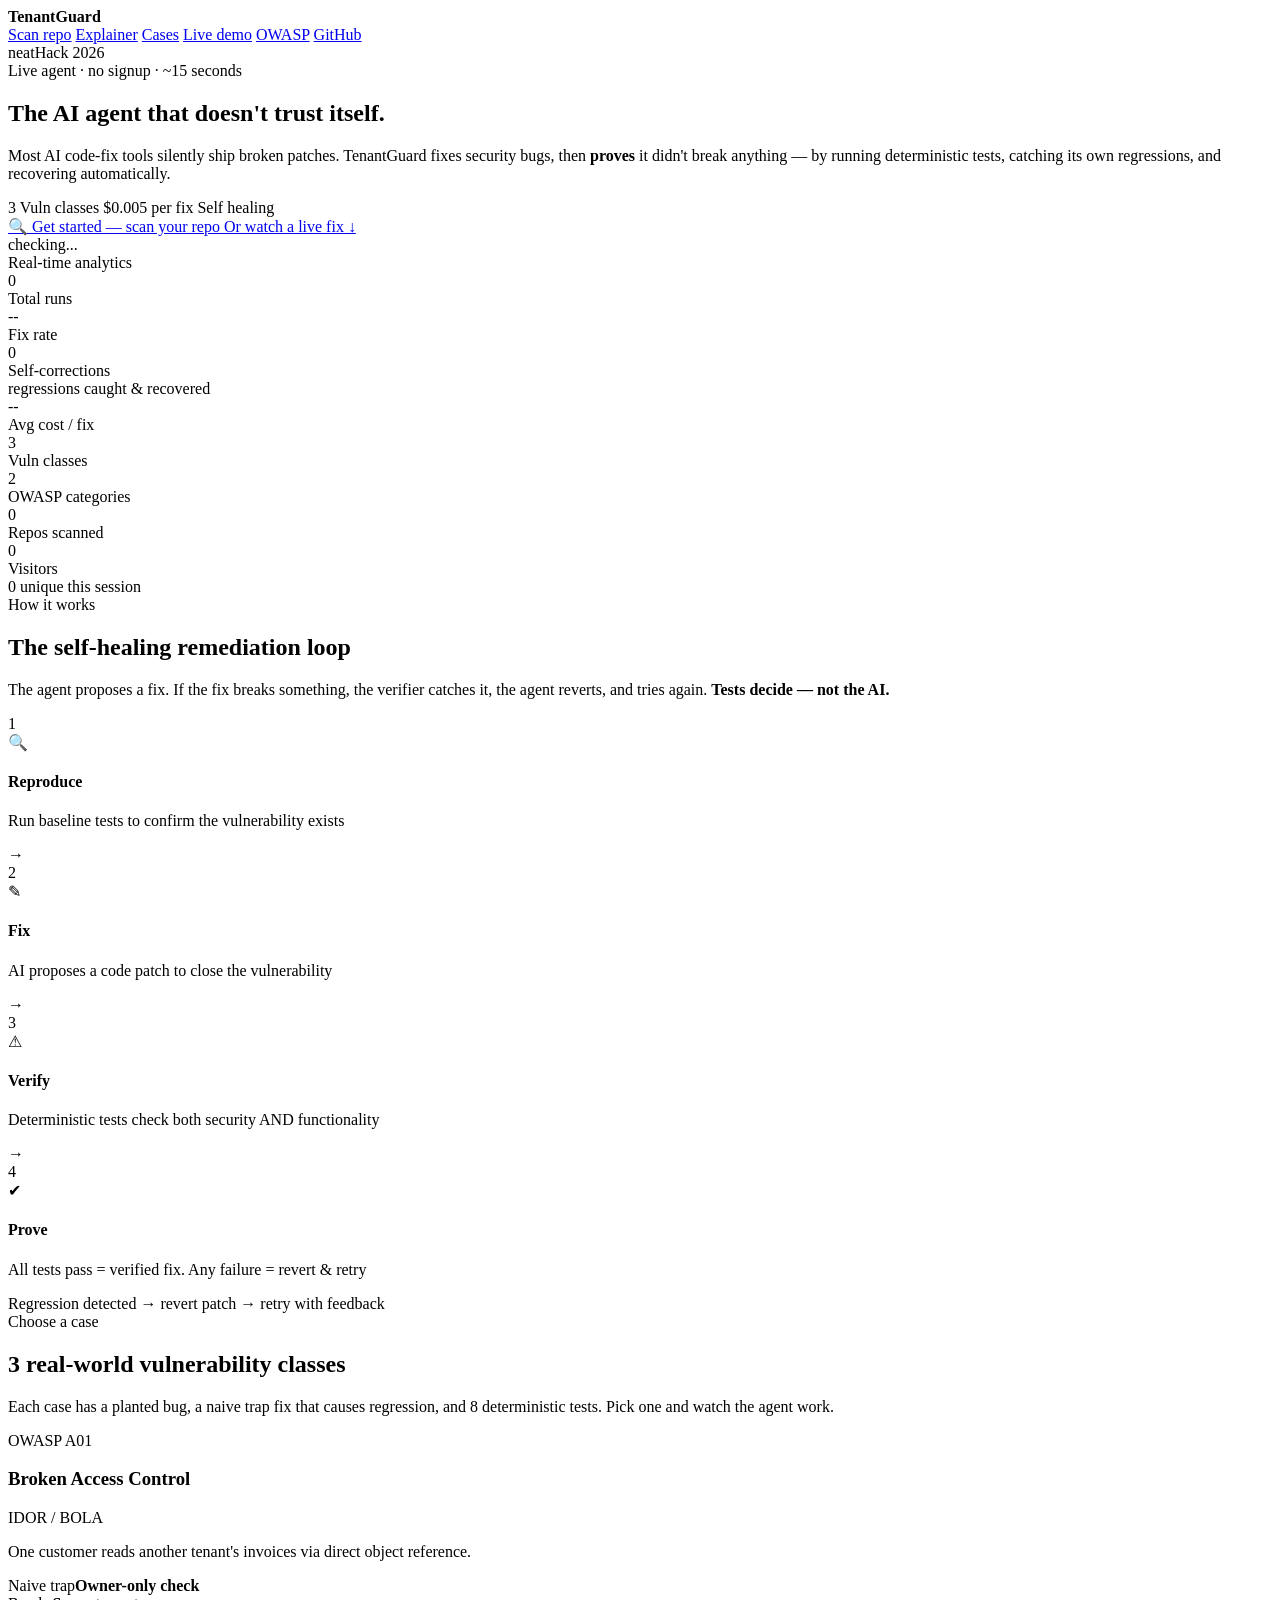
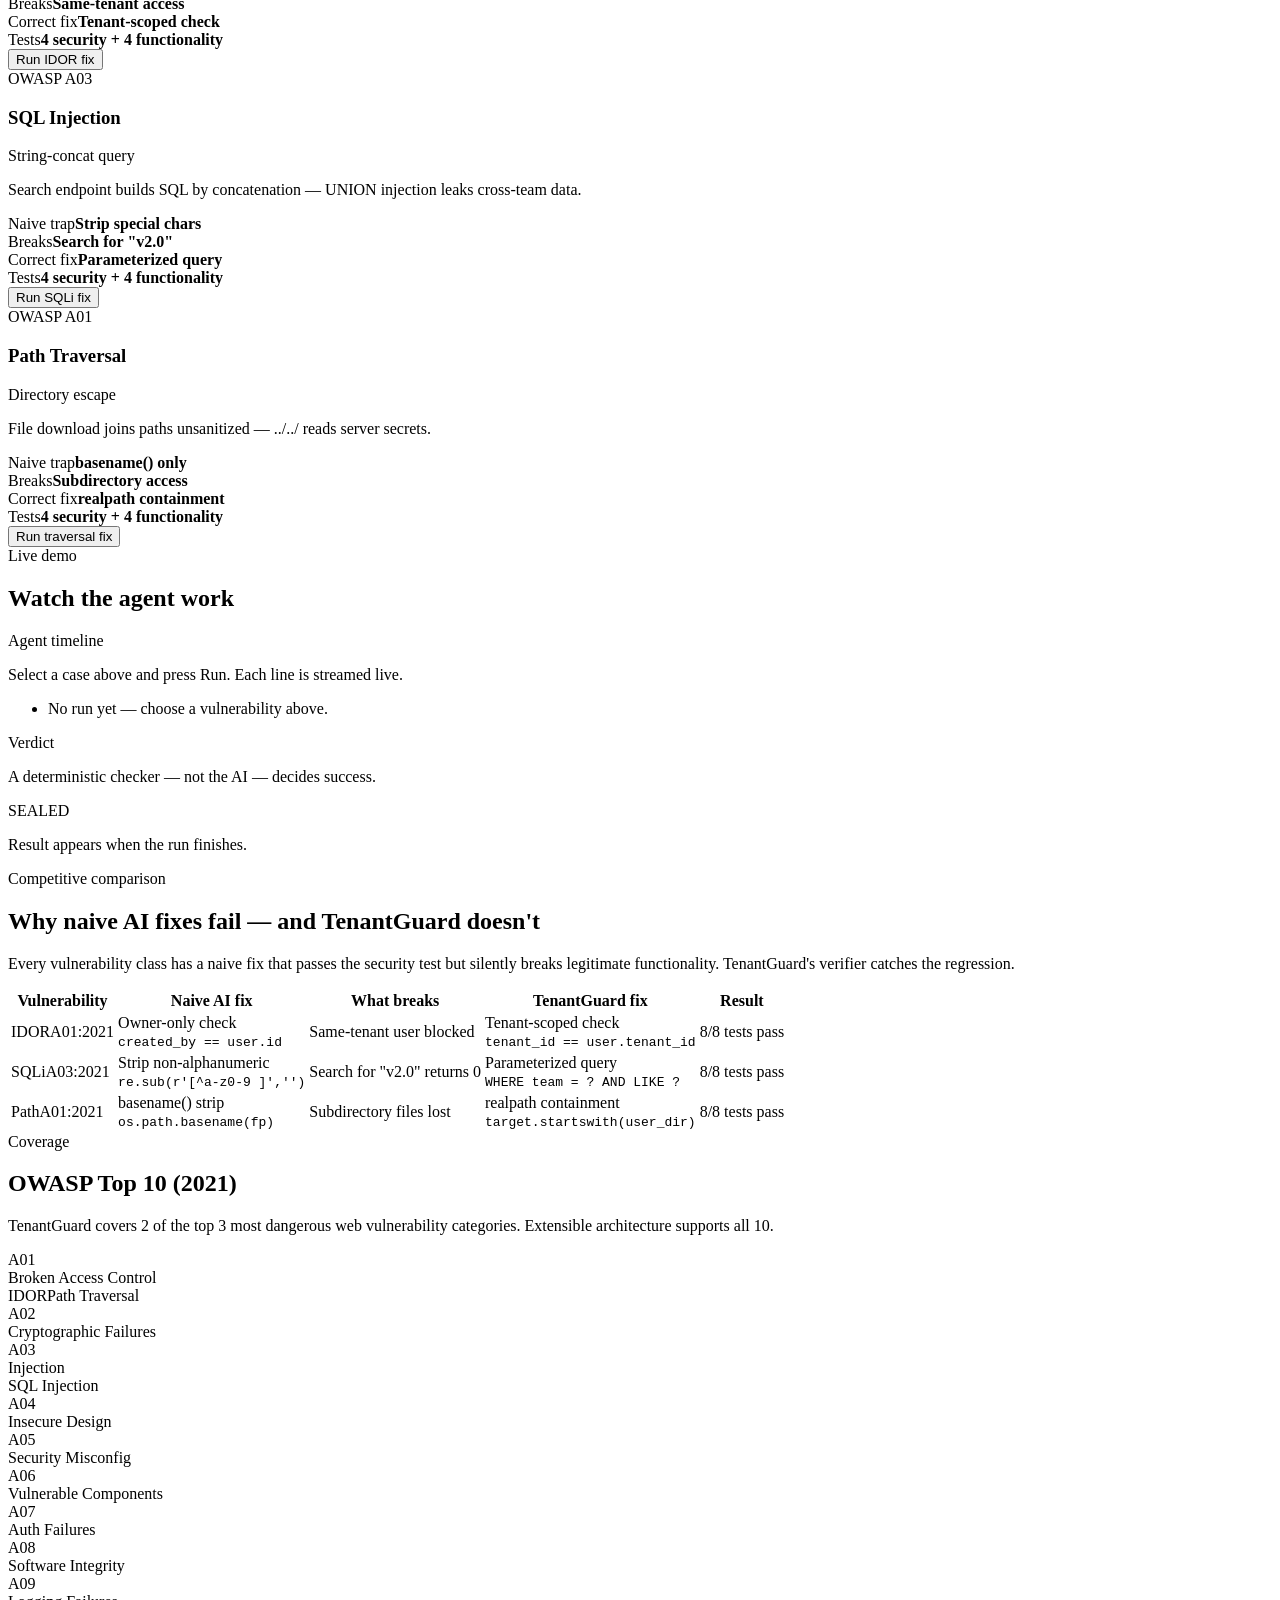
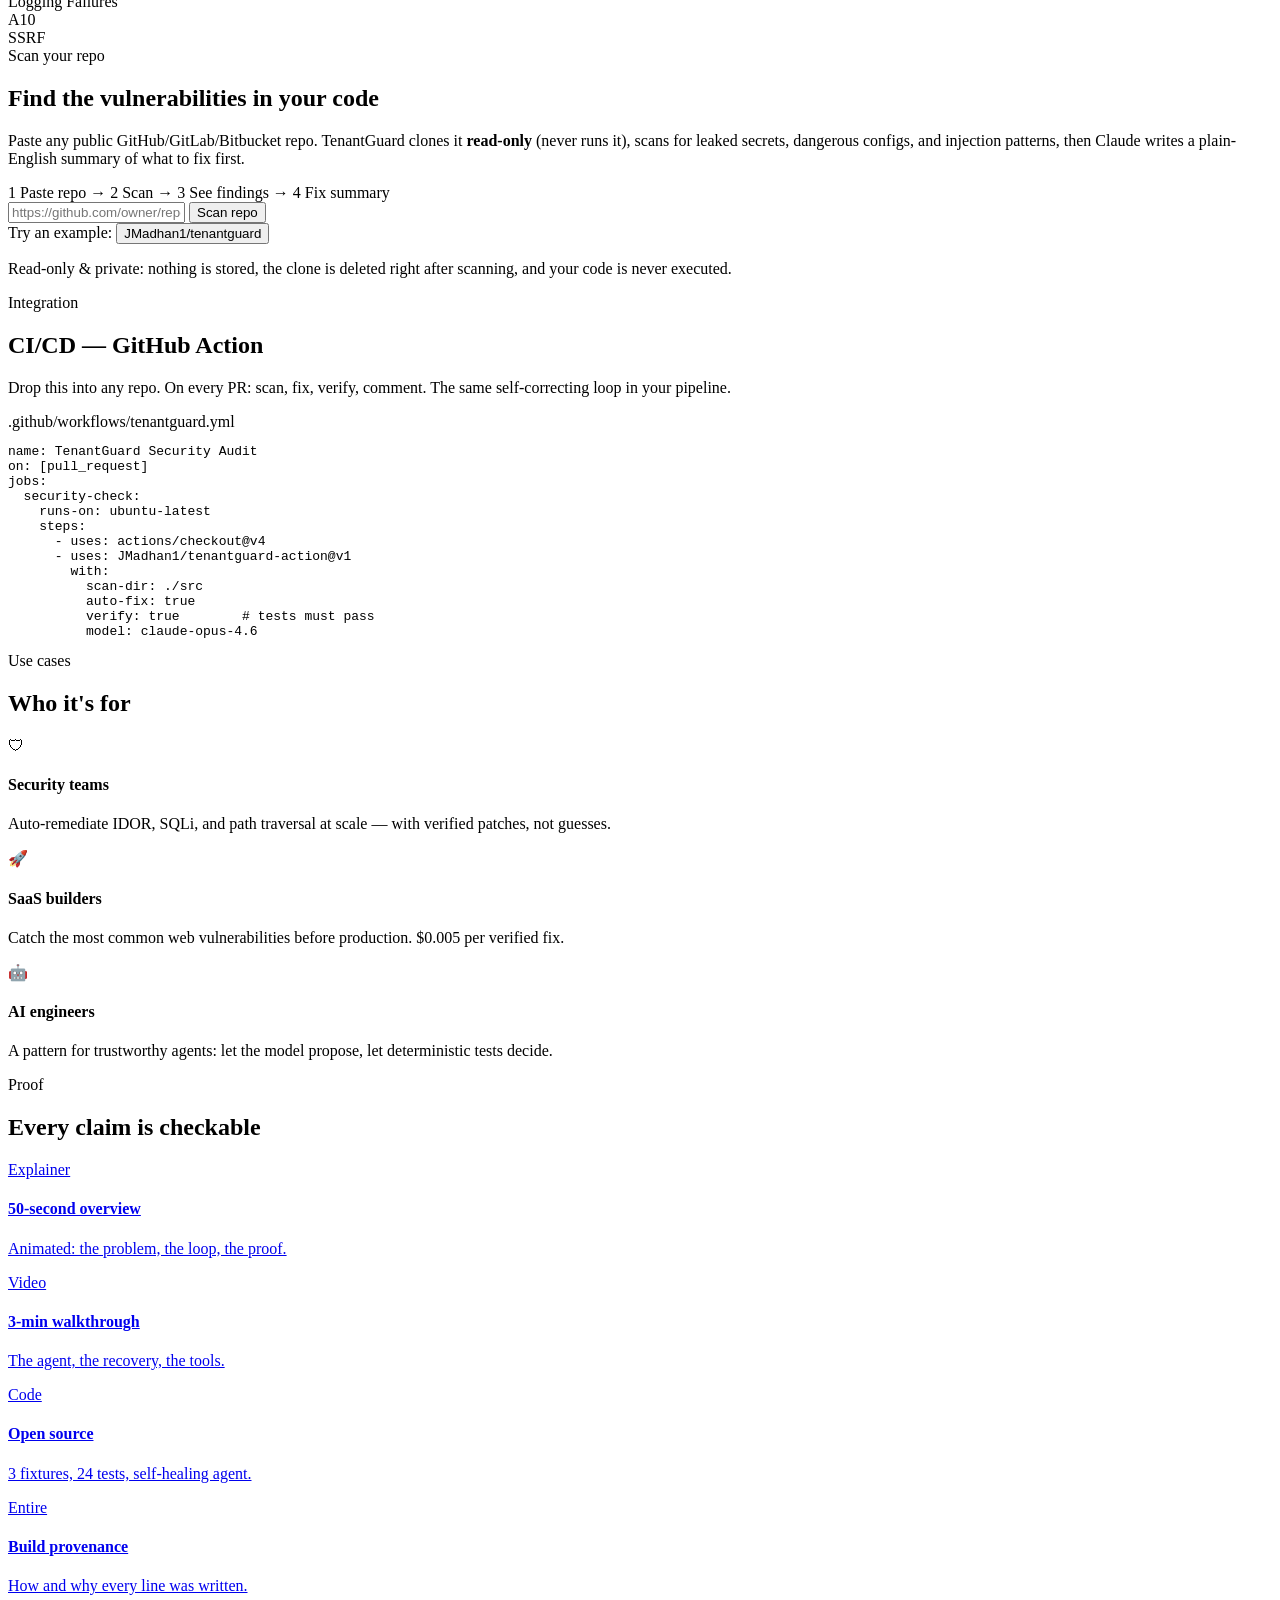
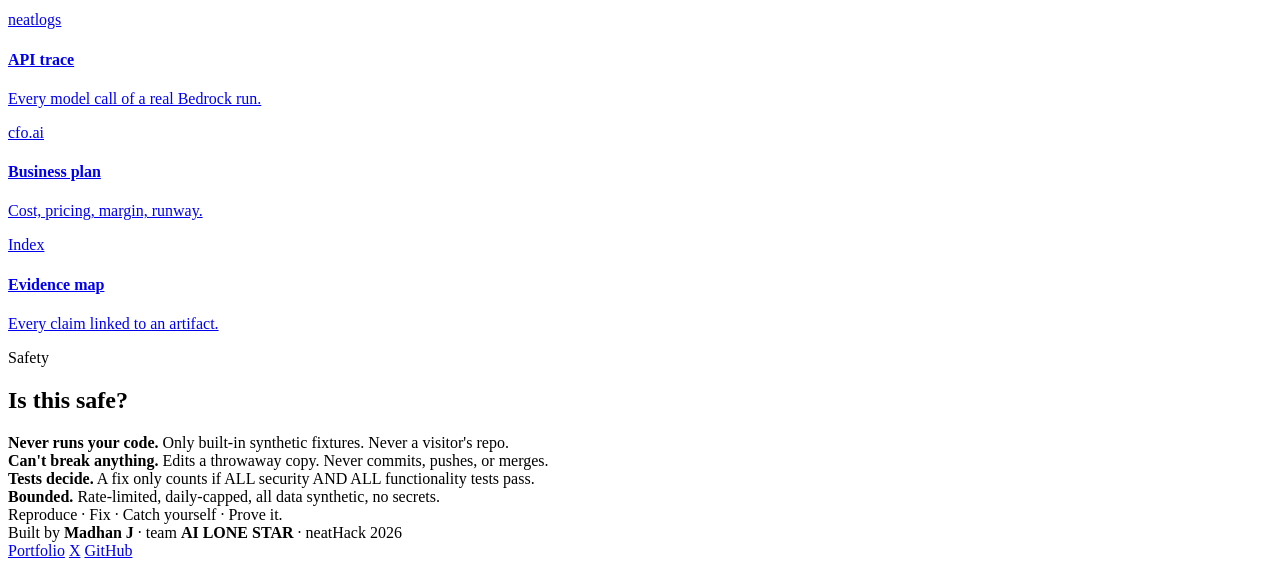
==== commit dfa74757: "Add self-playing animated explainer (/explainer.html) A cinematic 16:9 motion-graphics explainer tha" ====
--- a/server/static/index.html
+++ b/server/static/index.html
@@ -19,6 +19,7 @@
       <div class="logo"><span class="logo-icon"></span><b>TenantGuard</b></div>
       <nav class="topnav">
         <a href="#scanner-section" class="nav-scan">Scan repo</a>
+        <a href="/explainer.html" target="_blank" rel="noopener">Explainer</a>
         <a href="#cases">Cases</a>
         <a href="#console-section">Live demo</a>
         <a href="#owasp">OWASP</a>
@@ -392,6 +393,8 @@
       <div class="section-label">Proof</div>
       <h2 class="section-title">Every claim is checkable</h2>
       <div class="ev-grid" data-reveal>
+        <a class="ev-card" href="/explainer.html" target="_blank" rel="noopener">
+          <div class="ev-tag">Explainer</div><h4>50-second overview</h4><p>Animated: the problem, the loop, the proof.</p></a>
         <a class="ev-card" href="https://www.loom.com/share/5a96c2f1a02e4450875d58c6affd943a" target="_blank" rel="noopener">
           <div class="ev-tag">Video</div><h4>3-min walkthrough</h4><p>The agent, the recovery, the tools.</p></a>
         <a class="ev-card" href="https://github.com/JMadhan1/tenantguard" target="_blank" rel="noopener">
